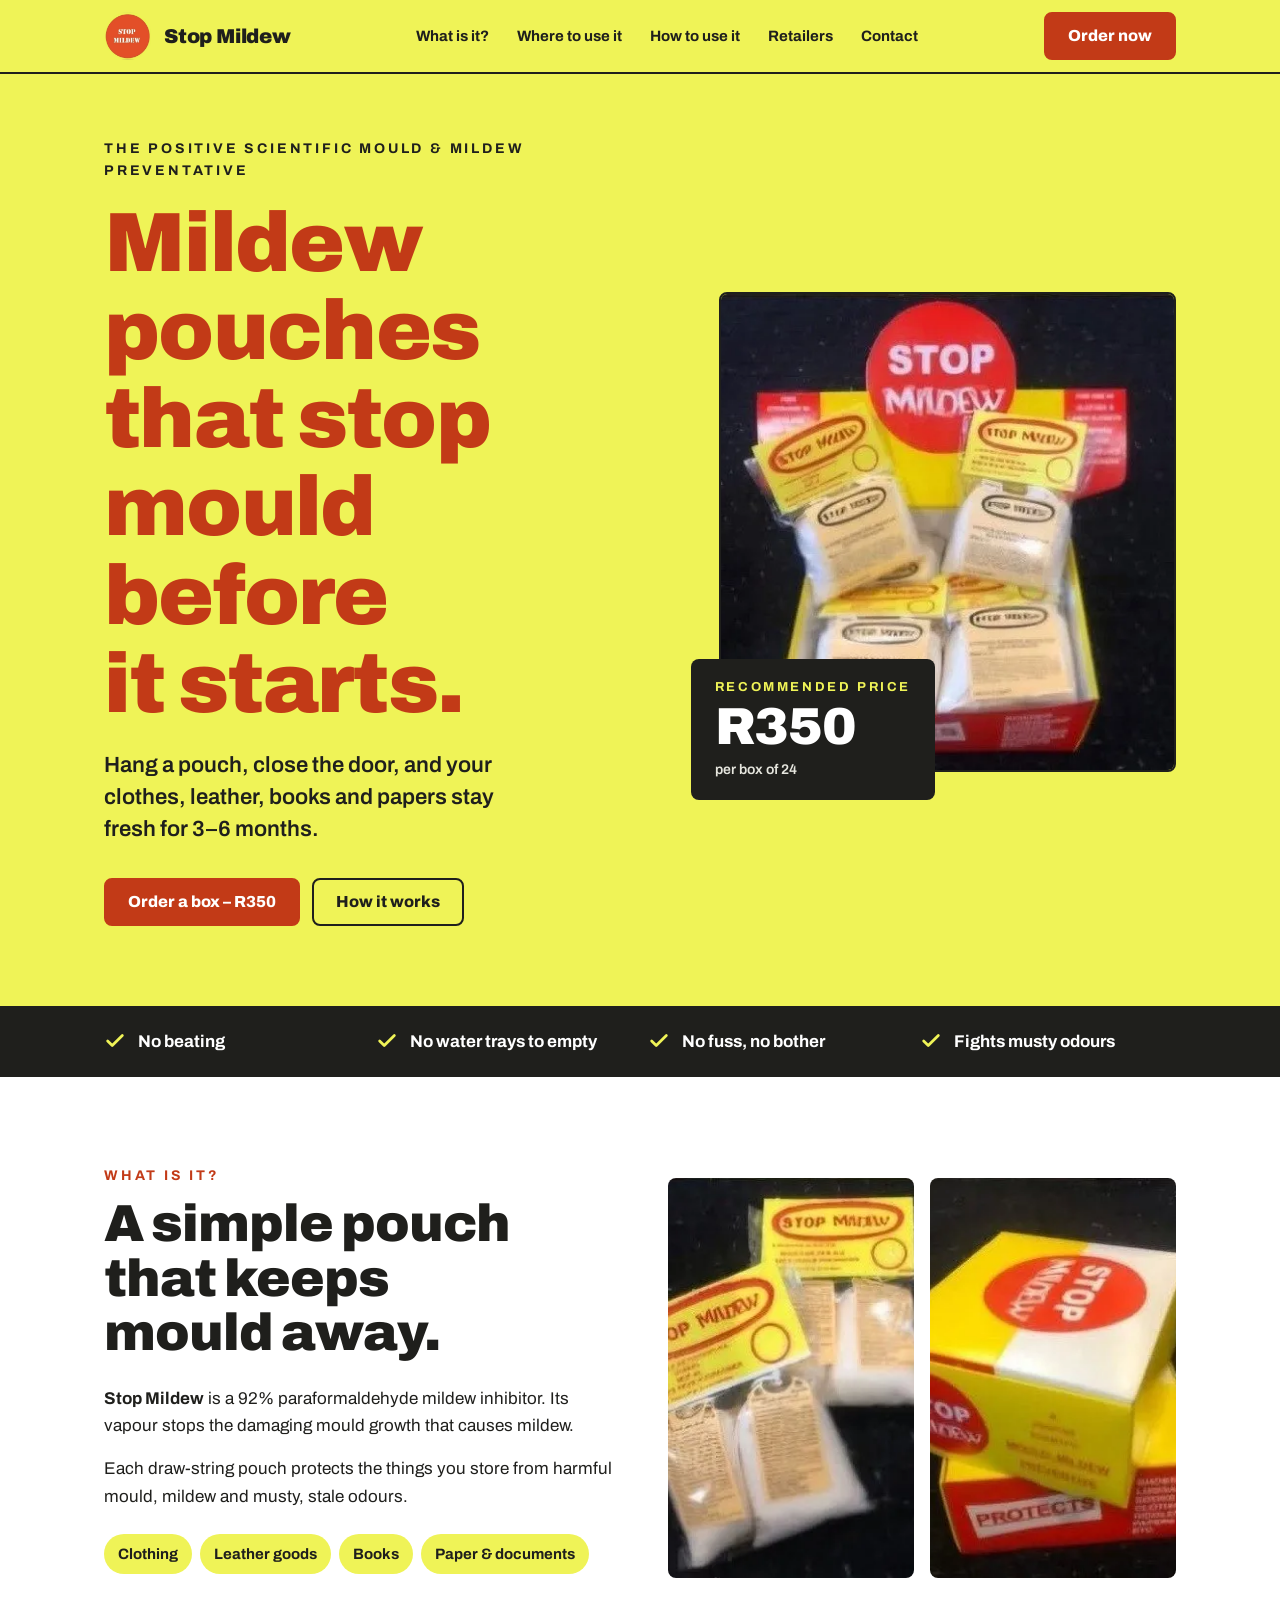
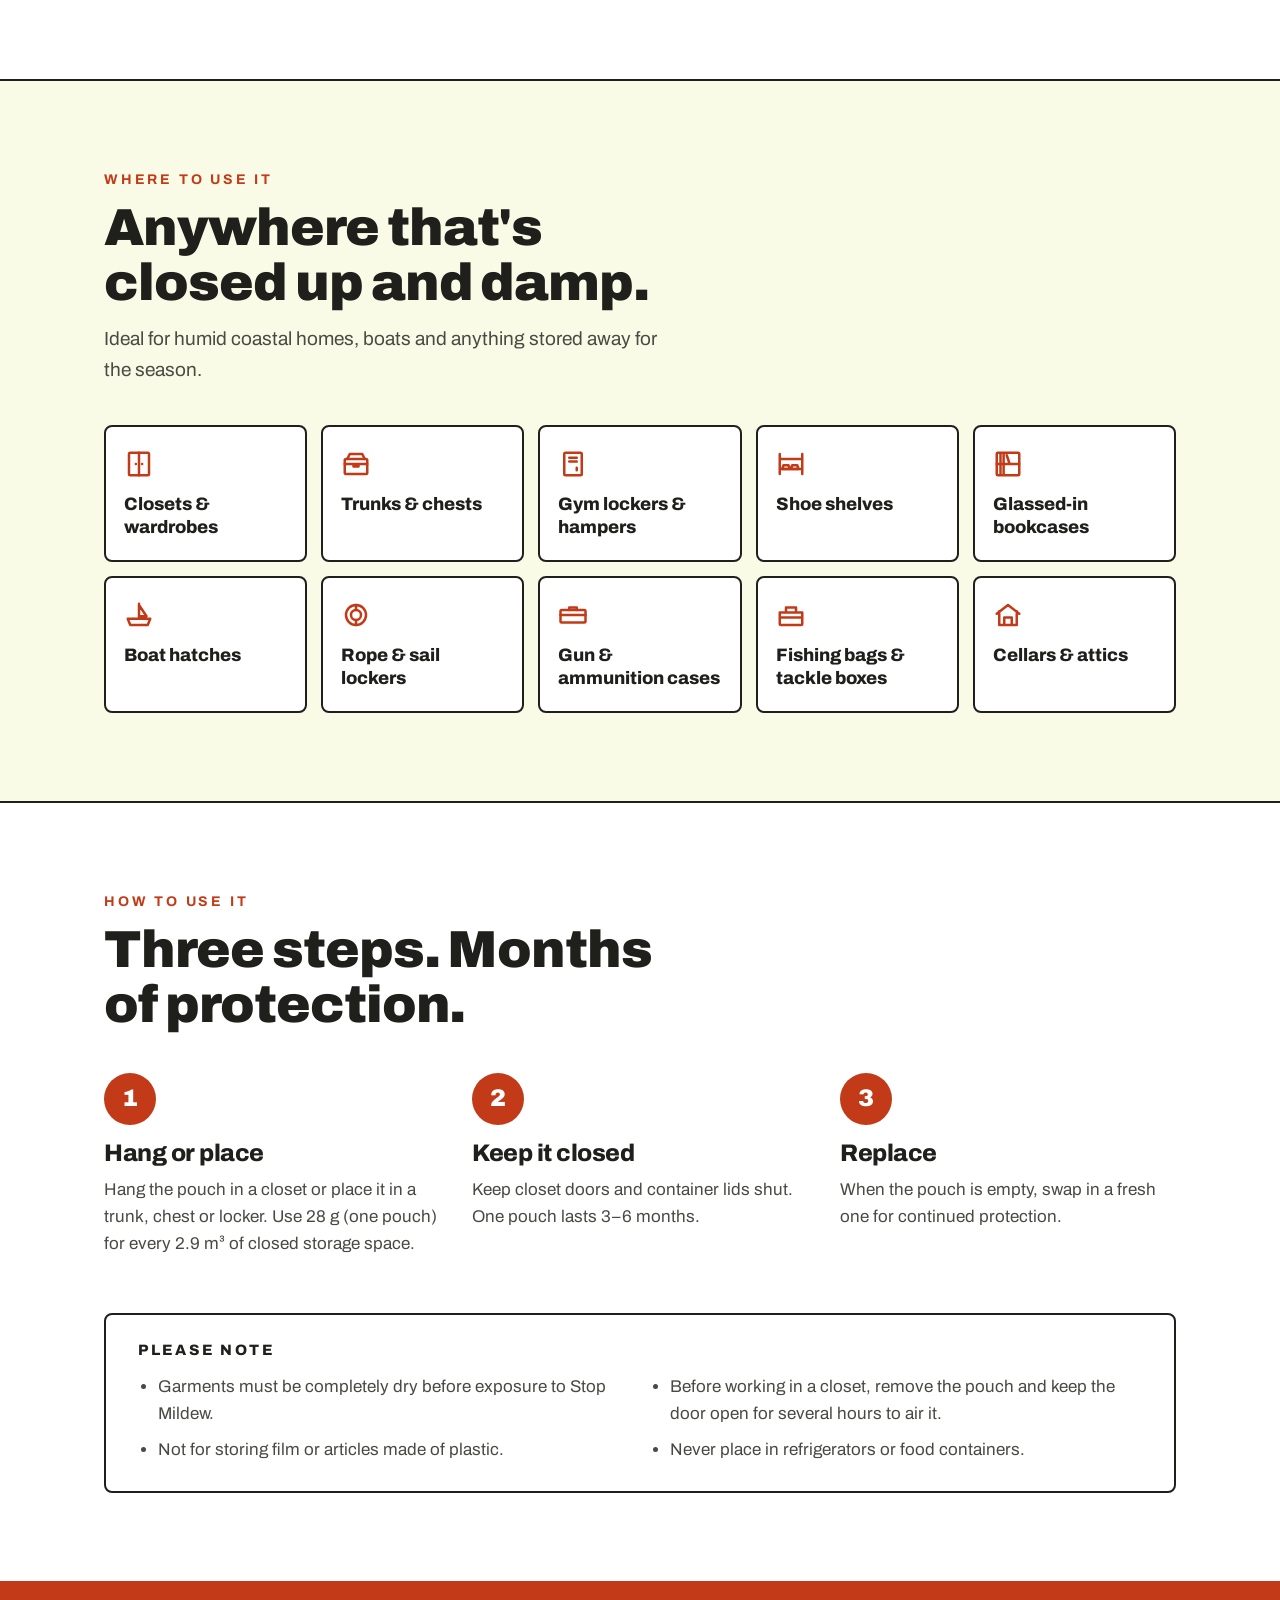
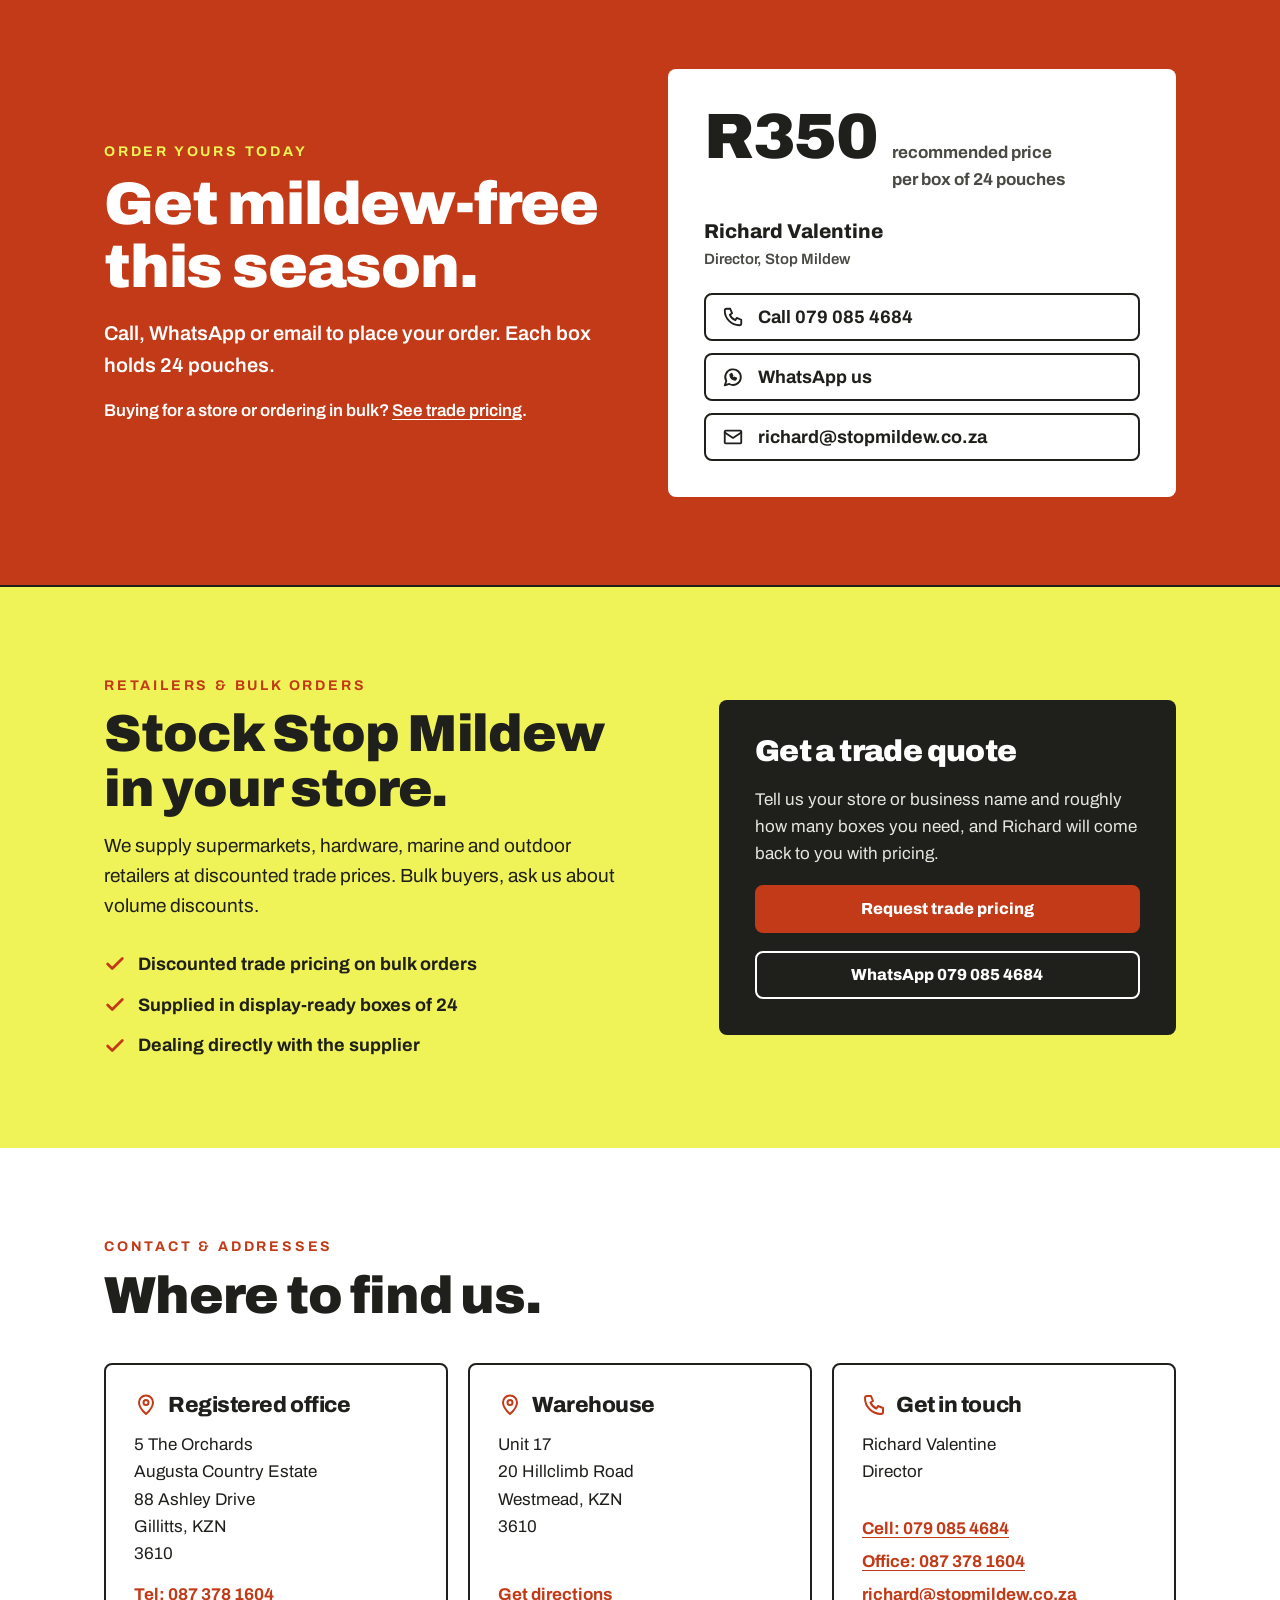
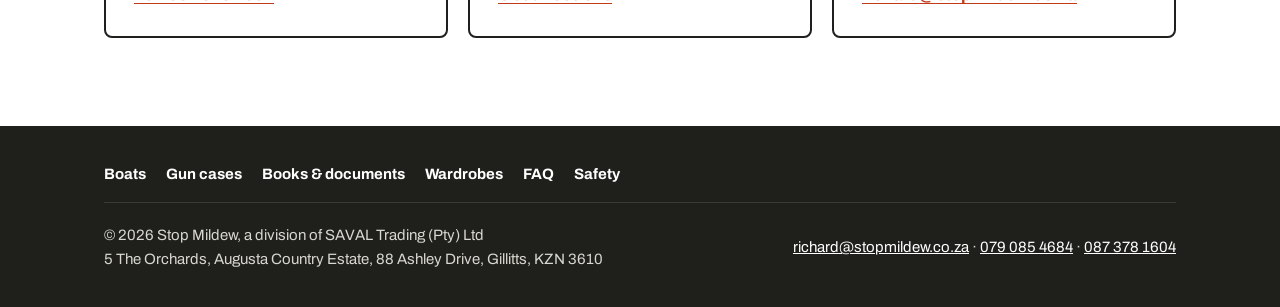
==== index.html @ 8fd394ad "Remove deploy-test comment from index.html" ====
<!doctype html>
<html lang="en-ZA">
<head>
<meta charset="utf-8">
<meta name="viewport" content="width=device-width, initial-scale=1">
<title>Stop Mildew | Mould &amp; Mildew Preventative | South Africa</title>
<meta name="description" content="Stop Mildew pouches stop mould &amp; mildew in wardrobes, boats, books and gun cases for 3–6 months. R350 per box of 24. Order on WhatsApp.">
<meta property="og:title" content="Stop Mildew – stops mildew before it starts">
<meta property="og:description" content="Hang a pouch, close the door, and stay mildew-free for 3–6 months. Recommended price R350 per box of 24.">
<meta property="og:type" content="website">
<meta property="og:site_name" content="Stop Mildew">
<meta property="og:locale" content="en_ZA">
<meta property="og:image" content="https://stopmildew.co.za/images/og-stop-mildew.jpg">
<meta property="og:image:width" content="1200">
<meta property="og:image:height" content="630">
<meta property="og:image:alt" content="Stop Mildew pouches – the positive scientific mould &amp; mildew preventative">
<meta name="twitter:card" content="summary_large_image">
<meta name="twitter:title" content="Stop Mildew – stops mildew before it starts">
<meta name="twitter:description" content="Hang a pouch, close the door, and stay mildew-free for 3–6 months. Recommended price R350 per box of 24.">
<meta name="twitter:image" content="https://stopmildew.co.za/images/og-stop-mildew.jpg">
<link rel="canonical" href="https://stopmildew.co.za/">
<meta property="og:url" content="https://stopmildew.co.za/">
<meta name="theme-color" content="#EFF357">
<link rel="icon" href="/favicon.ico" sizes="48x48">
<link rel="icon" type="image/png" href="/icon-512.png" sizes="512x512">
<link rel="apple-touch-icon" href="/apple-touch-icon.png">
<link rel="preconnect" href="https://fonts.googleapis.com">
<link rel="preconnect" href="https://fonts.gstatic.com" crossorigin>
<link href="https://fonts.googleapis.com/css2?family=Archivo:wght@500;600;700;800;900&display=swap" rel="stylesheet">
<link rel="stylesheet" href="/styles.css">
<script type="application/ld+json">
{"@context":"https://schema.org","@type":"LocalBusiness","name":"Stop Mildew","url":"https://stopmildew.co.za/","email":"richard@stopmildew.co.za","telephone":"+27873781604","parentOrganization":{"@type":"Organization","name":"SAVAL Trading (Pty) Ltd"},"address":{"@type":"PostalAddress","streetAddress":"5 The Orchards, Augusta Country Estate, 88 Ashley Drive","addressLocality":"Gillitts","addressRegion":"KwaZulu-Natal","postalCode":"3610","addressCountry":"ZA"},"logo":"https://stopmildew.co.za/icon-512.png","image":"https://stopmildew.co.za/images/stop-mildew-box-of-24.jpg"}
</script>
<script type="application/ld+json">
{"@context":"https://schema.org","@type":"Product","name":"Stop Mildew mildew pouches (box of 24)","brand":{"@type":"Brand","name":"Stop Mildew"},"image":["https://stopmildew.co.za/images/stop-mildew-box-of-24.jpg","https://stopmildew.co.za/images/stop-mildew-drawstring-pouches.jpg"],"description":"Draw-string pouches containing a 92% paraformaldehyde mildew inhibitor. The vapour stops the mould growth that causes mildew, protecting clothing, leather goods, books and paper from mould, mildew and musty odours. One pouch lasts 3–6 months.","offers":{"@type":"Offer","price":"350","priceCurrency":"ZAR","availability":"https://schema.org/InStock","url":"https://stopmildew.co.za/#order"}}
</script>
</head>
<body>

<header>
  <div class="wrap nav">
    <a class="brand" href="#top"><picture><source type="image/webp" srcset="/images/stop-mildew-logo.webp"><img src="/images/stop-mildew-logo.jpg" alt="Stop Mildew logo" width="48" height="48" decoding="async"></picture><span>Stop Mildew</span></a>
    <nav aria-label="Main">
      <ul>
        <li><a href="#what">What is it?</a></li>
        <li><a href="#where">Where to use it</a></li>
        <li><a href="#how">How to use it</a></li>
        <li><a href="#trade">Retailers</a></li>
        <li><a href="#contact">Contact</a></li>
      </ul>
    </nav>
    <a class="btn btn-red" href="#order">Order now</a>
  </div>
</header>

<main id="top">
  <div class="hero">
    <div class="wrap hero-grid">
      <div>
        <div class="eyebrow">The positive scientific mould &amp; mildew preventative</div>
        <h1>Mildew pouches that stop mould before it starts.</h1>
        <p class="lead">Hang a pouch, close the door, and your clothes, leather, books and papers stay fresh for 3–6 months.</p>
        <div class="cta">
          <a class="btn btn-red" href="#order">Order a box – R350</a>
          <a class="btn btn-line" href="#how">How it works</a>
        </div>
      </div>
      <div class="hero-photo">
        <picture><source type="image/webp" srcset="/images/stop-mildew-box-of-24.webp"><img src="/images/stop-mildew-box-of-24.jpg" alt="An open box of 24 Stop Mildew pouches" width="480" height="480"></picture>
        <div class="price-tag"><div class="eyebrow">Recommended price</div><strong>R350</strong><span>per box of 24</span></div>
      </div>
    </div>
  </div>

  <div class="strip">
    <div class="wrap">
      <ul>
        <li><svg viewBox="0 0 24 24" fill="none" stroke-width="3" stroke-linecap="round" stroke-linejoin="round" aria-hidden="true"><path d="M4 12l5 5L20 6"/></svg>No beating</li>
        <li><svg viewBox="0 0 24 24" fill="none" stroke-width="3" stroke-linecap="round" stroke-linejoin="round" aria-hidden="true"><path d="M4 12l5 5L20 6"/></svg>No water trays to empty</li>
        <li><svg viewBox="0 0 24 24" fill="none" stroke-width="3" stroke-linecap="round" stroke-linejoin="round" aria-hidden="true"><path d="M4 12l5 5L20 6"/></svg>No fuss, no bother</li>
        <li><svg viewBox="0 0 24 24" fill="none" stroke-width="3" stroke-linecap="round" stroke-linejoin="round" aria-hidden="true"><path d="M4 12l5 5L20 6"/></svg>Fights musty odours</li>
      </ul>
    </div>
  </div>

  <section id="what">
    <div class="wrap about">
      <div class="text">
        <div class="section-head" style="margin-bottom:24px">
          <div class="eyebrow">What is it?</div>
          <h2>A simple pouch that keeps mould away.</h2>
        </div>
        <p><strong>Stop Mildew</strong> is a 92% paraformaldehyde mildew inhibitor. Its vapour stops the damaging mould growth that causes mildew.</p>
        <p>Each draw-string pouch protects the things you store from harmful mould, mildew and musty, stale odours.</p>
        <ul class="protects" aria-label="It protects">
          <li>Clothing</li><li>Leather goods</li><li>Books</li><li>Paper &amp; documents</li>
        </ul>
      </div>
      <div class="photos">
        <picture><source type="image/webp" srcset="/images/stop-mildew-drawstring-pouches.webp"><img src="/images/stop-mildew-drawstring-pouches.jpg" alt="Stop Mildew draw-string pouches" width="400" height="400" loading="lazy"></picture>
        <picture><source type="image/webp" srcset="/images/stop-mildew-retail-boxes.webp"><img src="/images/stop-mildew-retail-boxes.jpg" alt="Stop Mildew retail boxes" width="400" height="400" loading="lazy"></picture>
      </div>
    </div>
  </section>

  <section id="where" class="where">
    <div class="wrap">
      <div class="section-head">
        <div class="eyebrow">Where to use it</div>
        <h2>Anywhere that's closed up and damp.</h2>
        <p>Ideal for humid coastal homes, boats and anything stored away for the season.</p>
      </div>
      <ul class="places">
        <li><a href="/wardrobes"><svg viewBox="0 0 24 24" fill="none" stroke-width="2" stroke-linecap="round" stroke-linejoin="round" aria-hidden="true"><rect x="4" y="3" width="16" height="18" rx="1"/><path d="M12 3v18M9.5 12h0M14.5 12h0"/></svg>Closets &amp; wardrobes</a></li>
        <li><svg viewBox="0 0 24 24" fill="none" stroke-width="2" stroke-linecap="round" stroke-linejoin="round" aria-hidden="true"><rect x="3" y="8" width="18" height="12" rx="1"/><path d="M3 12h18M10 12v2h4v-2M5 8l2-4h10l2 4"/></svg>Trunks &amp; chests</li>
        <li><svg viewBox="0 0 24 24" fill="none" stroke-width="2" stroke-linecap="round" stroke-linejoin="round" aria-hidden="true"><rect x="5" y="3" width="14" height="18" rx="1"/><path d="M9 7h6M9 10h6M15 15v2"/></svg>Gym lockers &amp; hampers</li>
        <li><a href="/wardrobes"><svg viewBox="0 0 24 24" fill="none" stroke-width="2" stroke-linecap="round" stroke-linejoin="round" aria-hidden="true"><path d="M3 8h18M3 16h18M3 4v16M21 4v16"/><path d="M6 13h4l1 3H5zM13 13h4l1 3h-6z"/></svg>Shoe shelves</a></li>
        <li><a href="/books-and-documents"><svg viewBox="0 0 24 24" fill="none" stroke-width="2" stroke-linecap="round" stroke-linejoin="round" aria-hidden="true"><rect x="3" y="3" width="18" height="18" rx="1"/><path d="M3 12h18M6 4v7M8.5 4v7M11 5l2 6M6 13v7M8.5 13v7"/></svg>Glassed-in bookcases</a></li>
        <li><a href="/boats"><svg viewBox="0 0 24 24" fill="none" stroke-width="2" stroke-linecap="round" stroke-linejoin="round" aria-hidden="true"><path d="M3 15l2 5h14l2-5zM12 3v12M12 4l6 9h-6"/></svg>Boat hatches</a></li>
        <li><a href="/boats"><svg viewBox="0 0 24 24" fill="none" stroke-width="2" stroke-linecap="round" stroke-linejoin="round" aria-hidden="true"><circle cx="12" cy="12" r="8"/><circle cx="12" cy="12" r="4"/><path d="M12 4v4M12 16v4"/></svg>Rope &amp; sail lockers</a></li>
        <li><a href="/gun-cases"><svg viewBox="0 0 24 24" fill="none" stroke-width="2" stroke-linecap="round" stroke-linejoin="round" aria-hidden="true"><rect x="2" y="8" width="20" height="10" rx="1"/><path d="M9 8V6h6v2M2 12h20"/></svg>Gun &amp; ammunition cases</a></li>
        <li><svg viewBox="0 0 24 24" fill="none" stroke-width="2" stroke-linecap="round" stroke-linejoin="round" aria-hidden="true"><path d="M3 10h18v9a1 1 0 0 1-1 1H4a1 1 0 0 1-1-1zM8 10V6h8v4M3 14h18"/></svg>Fishing bags &amp; tackle boxes</li>
        <li><svg viewBox="0 0 24 24" fill="none" stroke-width="2" stroke-linecap="round" stroke-linejoin="round" aria-hidden="true"><path d="M3 11l9-7 9 7M5 9v11h14V9M9 20v-6h6v6"/></svg>Cellars &amp; attics</li>
      </ul>
    </div>
  </section>

  <section id="how">
    <div class="wrap">
      <div class="section-head">
        <div class="eyebrow">How to use it</div>
        <h2>Three steps. Months of protection.</h2>
      </div>
      <ol class="steps">
        <li><h3>Hang or place</h3><p>Hang the pouch in a closet or place it in a trunk, chest or locker. Use 28 g (one pouch) for every 2.9 m³ of closed storage space.</p></li>
        <li><h3>Keep it closed</h3><p>Keep closet doors and container lids shut. One pouch lasts 3–6 months.</p></li>
        <li><h3>Replace</h3><p>When the pouch is empty, swap in a fresh one for continued protection.</p></li>
      </ol>
      <div class="note">
        <h3>Please note</h3>
        <ul>
          <li>Garments must be completely dry before exposure to Stop Mildew.</li>
          <li>Before working in a closet, remove the pouch and keep the door open for several hours to air it.</li>
          <li>Not for storing film or articles made of plastic.</li>
          <li>Never place in refrigerators or food containers.</li>
        </ul>
      </div>
    </div>
  </section>

  <section id="order" class="order">
    <div class="wrap order-grid">
      <div>
        <div class="eyebrow">Order yours today</div>
        <h2>Get mildew-free this season.</h2>
        <p class="lead">Call, WhatsApp or email to place your order. Each box holds 24 pouches.</p>
        <p class="sub">Buying for a store or ordering in bulk? <a href="#trade">See trade pricing</a>.</p>
      </div>
      <div class="order-card">
        <div class="price"><strong>R350</strong><span>recommended price<br>per box of 24 pouches</span></div>
        <div class="contact-name">Richard Valentine<span>Director, Stop Mildew</span></div>
        <ul class="contact-list">
          <li><a href="tel:+27790854684"><svg viewBox="0 0 24 24" fill="none" stroke="currentColor" stroke-width="2" stroke-linecap="round" stroke-linejoin="round" aria-hidden="true"><path d="M5 3h4l2 5-2.5 1.5a11 11 0 0 0 6 6L16 13l5 2v4a2 2 0 0 1-2 2A16 16 0 0 1 3 5a2 2 0 0 1 2-2z"/></svg>Call 079 085 4684</a></li>
          <li><a href="https://wa.me/27790854684?text=Hi%20Richard%2C%20I%27d%20like%20to%20order%20Stop%20Mildew." target="_blank" rel="noopener"><svg viewBox="0 0 24 24" fill="none" stroke="currentColor" stroke-width="2" stroke-linecap="round" stroke-linejoin="round" aria-hidden="true"><path d="M3 21l1.7-4.6A8.5 8.5 0 1 1 8 19.6z"/><path d="M9 9.5c0 3 2.5 5.5 5.5 5.5l1-1.5-2-1-1 1a4 4 0 0 1-2-2l1-1-1-2z"/></svg>WhatsApp us</a></li>
          <li><a href="mailto:richard@stopmildew.co.za?subject=Stop%20Mildew%20order"><svg viewBox="0 0 24 24" fill="none" stroke="currentColor" stroke-width="2" stroke-linecap="round" stroke-linejoin="round" aria-hidden="true"><rect x="3" y="5" width="18" height="14" rx="1"/><path d="M3 7l9 6 9-6"/></svg>richard@stopmildew.co.za</a></li>
        </ul>
      </div>
    </div>
  </section>
  <section id="trade" class="trade">
    <div class="wrap trade-grid">
      <div>
        <div class="section-head">
          <div class="eyebrow">Retailers &amp; bulk orders</div>
          <h2>Stock Stop Mildew in your store.</h2>
          <p>We supply supermarkets, hardware, marine and outdoor retailers at discounted trade prices. Bulk buyers, ask us about volume discounts.</p>
        </div>
        <ul class="trade-list">
          <li><svg viewBox="0 0 24 24" fill="none" stroke-width="3" stroke-linecap="round" stroke-linejoin="round" aria-hidden="true"><path d="M4 12l5 5L20 6"/></svg>Discounted trade pricing on bulk orders</li>
          <li><svg viewBox="0 0 24 24" fill="none" stroke-width="3" stroke-linecap="round" stroke-linejoin="round" aria-hidden="true"><path d="M4 12l5 5L20 6"/></svg>Supplied in display-ready boxes of 24</li>
          <li><svg viewBox="0 0 24 24" fill="none" stroke-width="3" stroke-linecap="round" stroke-linejoin="round" aria-hidden="true"><path d="M4 12l5 5L20 6"/></svg>Dealing directly with the supplier</li>
        </ul>
      </div>
      <div class="trade-card">
        <h3>Get a trade quote</h3>
        <p>Tell us your store or business name and roughly how many boxes you need, and Richard will come back to you with pricing.</p>
        <a class="btn btn-red" href="mailto:richard@stopmildew.co.za?subject=Stop%20Mildew%20trade%20pricing%20enquiry&amp;body=Business%20name%3A%0AApprox.%20boxes%20per%20order%3A%0AContact%20number%3A">Request trade pricing</a>
        <a class="btn btn-line" href="https://wa.me/27790854684?text=Hi%20Richard%2C%20I%27d%20like%20trade%20pricing%20for%20Stop%20Mildew." target="_blank" rel="noopener">WhatsApp 079 085 4684</a>
      </div>
    </div>
  </section>
  <section id="contact">
    <div class="wrap">
      <div class="section-head">
        <div class="eyebrow">Contact &amp; addresses</div>
        <h2>Where to find us.</h2>
      </div>
      <div class="addr-grid">
        <div class="addr">
          <h3><svg viewBox="0 0 24 24" fill="none" stroke="currentColor" stroke-width="2" stroke-linecap="round" stroke-linejoin="round" aria-hidden="true"><path d="M12 21s-7-6.2-7-11.5A7 7 0 0 1 19 9.5C19 14.8 12 21 12 21z"/><circle cx="12" cy="9.5" r="2.5"/></svg>Registered office</h3>
          <address>5 The Orchards<br>Augusta Country Estate<br>88 Ashley Drive<br>Gillitts, KZN<br>3610</address>
          <div class="links"><a href="tel:+27873781604">Tel: 087 378 1604</a></div>
        </div>
        <div class="addr">
          <h3><svg viewBox="0 0 24 24" fill="none" stroke="currentColor" stroke-width="2" stroke-linecap="round" stroke-linejoin="round" aria-hidden="true"><path d="M12 21s-7-6.2-7-11.5A7 7 0 0 1 19 9.5C19 14.8 12 21 12 21z"/><circle cx="12" cy="9.5" r="2.5"/></svg>Warehouse</h3>
          <address>Unit 17<br>20 Hillclimb Road<br>Westmead, KZN<br>3610</address>
          <div class="links"><a href="https://www.google.com/maps/search/?api=1&amp;query=20+Hillclimb+Road+Westmead+KwaZulu-Natal+3610" target="_blank" rel="noopener">Get directions</a></div>
        </div>
        <div class="addr">
          <h3><svg viewBox="0 0 24 24" fill="none" stroke="currentColor" stroke-width="2" stroke-linecap="round" stroke-linejoin="round" aria-hidden="true"><path d="M5 3h4l2 5-2.5 1.5a11 11 0 0 0 6 6L16 13l5 2v4a2 2 0 0 1-2 2A16 16 0 0 1 3 5a2 2 0 0 1 2-2z"/></svg>Get in touch</h3>
          <address>Richard Valentine<br>Director</address>
          <div class="links">
            <a href="tel:+27790854684">Cell: 079 085 4684</a>
            <a href="tel:+27873781604">Office: 087 378 1604</a>
            <a href="mailto:richard@stopmildew.co.za">richard@stopmildew.co.za</a>
          </div>
        </div>
      </div>
    </div>
  </section>
</main>

<footer>
  <div class="wrap foot">
    <nav class="foot-links" aria-label="Footer">
      <a href="/boats">Boats</a>
      <a href="/gun-cases">Gun cases</a>
      <a href="/books-and-documents">Books &amp; documents</a>
      <a href="/wardrobes">Wardrobes</a>
      <a href="/faq">FAQ</a>
      <a href="/safety">Safety</a>
    </nav>
    <div>© 2026 Stop Mildew, a division of SAVAL Trading (Pty) Ltd<br>5 The Orchards, Augusta Country Estate, 88 Ashley Drive, Gillitts, KZN 3610</div>
    <div><a href="mailto:richard@stopmildew.co.za">richard@stopmildew.co.za</a> · <a href="tel:+27790854684">079 085 4684</a> · <a href="tel:+27873781604">087 378 1604</a></div>
  </div>
</footer>

</body>
</html>
---- styles.css ----
:root{
  --yellow:#EFF357; --red:#C23A17; --red-dark:#9E2E10; --ink:#1F1F1C; --muted:#4A4A44; --paper:#FFFFFF; --soft:#FAFBE6;
  --radius:8px; --max:1120px;
}
*{box-sizing:border-box}
html{scroll-behavior:smooth}
body{margin:0;font-family:'Archivo',system-ui,sans-serif;color:var(--ink);background:var(--paper);font-size:17px;line-height:1.6;-webkit-font-smoothing:antialiased}
img{display:block;max-width:100%}
a{color:inherit}
.wrap{max-width:var(--max);margin:0 auto;padding:0 24px}
h1,h2,h3{margin:0;line-height:1.05;letter-spacing:-0.02em;text-wrap:balance}
p{margin:0;text-wrap:pretty}
.eyebrow{font-size:14px;font-weight:700;letter-spacing:.2em;text-transform:uppercase}

/* header */
header{background:var(--yellow);position:sticky;top:0;z-index:10;border-bottom:2px solid var(--ink)}
.nav{display:flex;align-items:center;justify-content:space-between;gap:16px;height:72px}
.brand{display:flex;align-items:center;gap:12px;text-decoration:none;font-weight:900;font-size:20px;letter-spacing:-0.01em}
.brand img{width:48px;height:48px;object-fit:contain;border-radius:50%}
.nav ul{display:flex;gap:28px;list-style:none;margin:0;padding:0;font-weight:700;font-size:15px}
.nav ul a{text-decoration:none}
.nav ul a:hover{color:var(--red)}
.btn{display:inline-flex;align-items:center;justify-content:center;gap:10px;min-height:48px;padding:0 22px;border-radius:var(--radius);font-weight:800;font-size:16px;text-decoration:none;border:2px solid var(--ink);transition:transform .15s ease, background .15s ease}
.btn:hover{transform:translateY(-1px)}
.btn-red{background:var(--red);color:#fff;border-color:var(--red)}
.btn-red:hover{background:var(--red-dark);border-color:var(--red-dark)}
.btn-ink{background:var(--ink);color:#fff}
.btn-line{background:transparent;color:var(--ink)}
.btn-line:hover{background:var(--ink);color:#fff}
.btn svg{width:20px;height:20px;flex-shrink:0}

/* hero */
.hero{background:var(--yellow);padding:64px 0 80px}
.hero-grid{display:grid;grid-template-columns:1.1fr .9fr;gap:56px;align-items:center}
.hero h1{font-size:clamp(46px,7vw,84px);font-weight:900;color:var(--red);margin:16px 0 22px}
.hero .lead{font-size:clamp(18px,2vw,22px);font-weight:600;line-height:1.45;max-width:34ch}
.cta{display:flex;flex-wrap:wrap;gap:12px;margin-top:32px}
.hero-photo{position:relative}
.hero-photo img{width:100%;aspect-ratio:1;object-fit:cover;border-radius:var(--radius);border:2px solid var(--ink)}
.price-tag{position:absolute;left:-28px;bottom:-28px;background:var(--ink);color:#fff;border-radius:var(--radius);padding:18px 24px}
.price-tag .eyebrow{color:var(--yellow);font-size:13px}
.price-tag strong{display:block;font-size:52px;font-weight:900;line-height:1;letter-spacing:-0.02em;margin-top:4px}
.price-tag span{display:block;font-size:14px;font-weight:600;margin-top:6px;color:#E6E6DE}

/* benefits strip */
.strip{background:var(--ink);color:#fff}
.strip ul{list-style:none;margin:0;padding:22px 0;display:grid;grid-template-columns:repeat(4,minmax(0,1fr));gap:16px}
.strip li{display:flex;align-items:center;gap:12px;font-weight:700;font-size:17px}
.strip svg{width:22px;height:22px;stroke:var(--yellow);flex-shrink:0}

/* sections */
section{padding:88px 0}
.section-head{max-width:640px;margin-bottom:40px}
.section-head .eyebrow{color:var(--red)}
.section-head h2{font-size:clamp(34px,4.5vw,52px);font-weight:900;margin-top:10px}
.section-head p{margin-top:14px;font-size:19px;color:var(--muted)}

.about{display:grid;grid-template-columns:1fr 1fr;gap:56px;align-items:center}
.about .text p+p{margin-top:16px}
.about .photos{display:grid;grid-template-columns:1fr 1fr;gap:16px}
.about .photos img{width:100%;aspect-ratio:1;object-fit:cover;border-radius:var(--radius)}
.protects{display:flex;flex-wrap:wrap;gap:8px;margin-top:24px;padding:0;list-style:none}
.protects li{background:var(--yellow);padding:8px 14px;border-radius:999px;font-weight:700;font-size:15px}

.where{background:var(--soft);border-top:2px solid var(--ink);border-bottom:2px solid var(--ink)}
.places{display:grid;grid-template-columns:repeat(5,minmax(0,1fr));gap:14px;list-style:none;margin:0;padding:0}
.places li{background:var(--paper);border:2px solid var(--ink);border-radius:var(--radius);padding:22px 18px;font-weight:800;font-size:18px;line-height:1.25;display:flex;flex-direction:column;gap:14px}
.places svg{width:30px;height:30px;stroke:var(--red)}

.steps{display:grid;grid-template-columns:repeat(3,minmax(0,1fr));gap:32px;list-style:none;margin:0;padding:0;counter-reset:s}
.steps li{counter-increment:s;display:flex;flex-direction:column;gap:10px}
.steps li::before{content:counter(s);width:52px;height:52px;border-radius:50%;background:var(--red);color:#fff;font-weight:900;font-size:24px;display:flex;align-items:center;justify-content:center;margin-bottom:6px}
.steps h3{font-size:24px;font-weight:800}
.steps p{color:var(--muted)}

.note{margin-top:56px;border:2px solid var(--ink);border-radius:var(--radius);padding:28px 32px}
.note h3{font-size:15px;font-weight:800;letter-spacing:.18em;text-transform:uppercase;margin-bottom:14px}
.note ul{margin:0;padding-left:20px;display:grid;grid-template-columns:1fr 1fr;gap:8px 40px;color:var(--muted)}

/* order */
.order{background:var(--red);color:#fff}
.order-grid{display:grid;grid-template-columns:1fr 1fr;gap:56px;align-items:center}
.order .eyebrow{color:var(--yellow)}
.order h2{font-size:clamp(38px,5vw,60px);font-weight:900;margin:10px 0 18px}
.order .lead{font-size:20px;font-weight:600}
.order-card{background:var(--paper);color:var(--ink);border-radius:var(--radius);padding:36px;display:flex;flex-direction:column;gap:22px}
.order-card .price{display:flex;align-items:baseline;gap:14px;flex-wrap:wrap}
.order-card .price strong{font-size:64px;font-weight:900;line-height:1;letter-spacing:-0.02em}
.order-card .price span{font-weight:700;color:var(--muted)}
.contact-list{list-style:none;margin:0;padding:0;display:flex;flex-direction:column;gap:12px}
.contact-list a{display:flex;align-items:center;gap:14px;text-decoration:none;font-weight:700;font-size:18px;min-height:48px;padding:0 16px;border:2px solid var(--ink);border-radius:var(--radius);word-break:break-word}
.contact-list a:hover{background:var(--yellow)}
.contact-list svg{width:22px;height:22px;flex-shrink:0}
.contact-name{font-weight:800;font-size:20px}
.contact-name span{display:block;font-weight:600;font-size:15px;color:var(--muted)}

.order .sub{margin-top:16px;font-size:17px;font-weight:600}
.order .sub a{color:#fff;text-decoration:underline;text-underline-offset:3px}
.trade{background:var(--yellow);border-top:2px solid var(--ink)}
.trade-grid{display:grid;grid-template-columns:1.1fr .9fr;gap:56px;align-items:center}
.trade .section-head{margin-bottom:0}
.trade .section-head p{color:var(--ink)}
.trade-list{list-style:none;margin:28px 0 0;padding:0;display:flex;flex-direction:column;gap:12px;font-weight:700;font-size:18px}
.trade-list li{display:flex;align-items:center;gap:12px}
.trade-list svg{width:22px;height:22px;stroke:var(--red);flex-shrink:0}
.trade-card{background:var(--ink);color:#fff;border-radius:var(--radius);padding:36px;display:flex;flex-direction:column;gap:18px}
.trade-card h3{font-size:30px;font-weight:900}
.trade-card p{color:#E6E6DE}
.trade-card .btn{width:100%}
.trade-card .btn-line{color:#fff;border-color:#fff}
.trade-card .btn-line:hover{background:#fff;color:var(--ink)}

.addr-grid{display:grid;grid-template-columns:repeat(3,minmax(0,1fr));gap:20px}
.addr{border:2px solid var(--ink);border-radius:var(--radius);padding:28px;display:flex;flex-direction:column;gap:14px}
.addr h3{font-size:22px;font-weight:800;display:flex;align-items:center;gap:10px}
.addr h3 svg{width:24px;height:24px;color:var(--red);flex-shrink:0}
.addr address{font-style:normal;line-height:1.6;font-size:17px}
.addr .links{display:flex;flex-direction:column;gap:6px;margin-top:auto;font-weight:700}
.addr .links a{color:var(--red);text-underline-offset:3px}
.addr .links a:hover{color:var(--red-dark)}

footer{background:var(--ink);color:#D8D8D0;padding:36px 0;font-size:15px}
.foot{display:flex;flex-wrap:wrap;gap:16px;justify-content:space-between;align-items:center}
footer a{color:#fff}

@media (max-width:900px){
  .nav ul{display:none}
  .hero-grid,.about,.order-grid,.trade-grid{grid-template-columns:1fr;gap:40px}
  .hero-photo{max-width:480px;margin:0 28px 0 28px}
  .strip ul{grid-template-columns:repeat(2,minmax(0,1fr))}
  .places{grid-template-columns:repeat(2,minmax(0,1fr))}
  .steps{grid-template-columns:1fr}
  .addr-grid{grid-template-columns:1fr}
  .note ul{grid-template-columns:1fr}
  section{padding:64px 0}
}
@media (max-width:520px){
  .wrap{padding:0 16px}
  .brand span{display:none}
  .hero{padding:44px 0 64px}
  .cta .btn{flex:1 1 100%}
  .hero-photo{margin:0 0 0 20px}
  .price-tag{left:-20px;bottom:-20px;padding:14px 18px}
  .price-tag strong{font-size:40px}
  .strip ul{grid-template-columns:1fr}
  .places li{font-size:16px;padding:18px 14px}
  .order-card,.trade-card{padding:24px}
  .order-card .price strong{font-size:52px}
}

/* subpages */
.page-hero{background:var(--yellow);padding:48px 0 56px;border-bottom:2px solid var(--ink)}
.page-hero h1{font-size:clamp(38px,5.5vw,64px);font-weight:900;color:var(--red);margin:14px 0 18px}
.page-hero .lead{font-size:clamp(18px,2vw,21px);font-weight:600;line-height:1.45;max-width:46ch}
.crumbs{font-size:14px;font-weight:700}
.crumbs ol{list-style:none;margin:0;padding:0;display:flex;flex-wrap:wrap;gap:8px}
.crumbs li+li::before{content:"/";margin-right:8px;color:var(--muted)}
.crumbs a{text-underline-offset:3px}
.prose{max-width:720px}
.prose h2{font-size:clamp(26px,3.2vw,34px);font-weight:900;margin:44px 0 14px}
.prose h2:first-child{margin-top:0}
.prose p+p,.prose ul+p,.prose p+ul{margin-top:16px}
.prose ul{padding-left:22px;margin:16px 0 0}
.prose li+li{margin-top:6px}
.prose a{color:var(--red);font-weight:700;text-underline-offset:3px}
.prose a.btn{color:#fff}
.related{margin-top:56px;border:2px solid var(--ink);border-radius:var(--radius);padding:28px 32px}
.related h2{font-size:15px;font-weight:800;letter-spacing:.18em;text-transform:uppercase;margin:0 0 14px}
.related ul{margin:0;padding-left:20px}
.todo{border:2px dashed var(--red);border-radius:var(--radius);padding:20px 24px;margin-top:20px;font-weight:600}
.places a{color:inherit;text-decoration:none;display:flex;flex-direction:column;gap:14px}
.places a:hover{color:var(--red)}
.foot-links{display:flex;flex-wrap:wrap;gap:8px 20px;width:100%;padding-bottom:16px;margin-bottom:4px;border-bottom:1px solid #3A3A35;font-weight:700}
.foot-links a{text-decoration:none}
.foot-links a:hover{text-decoration:underline}
picture{display:block}
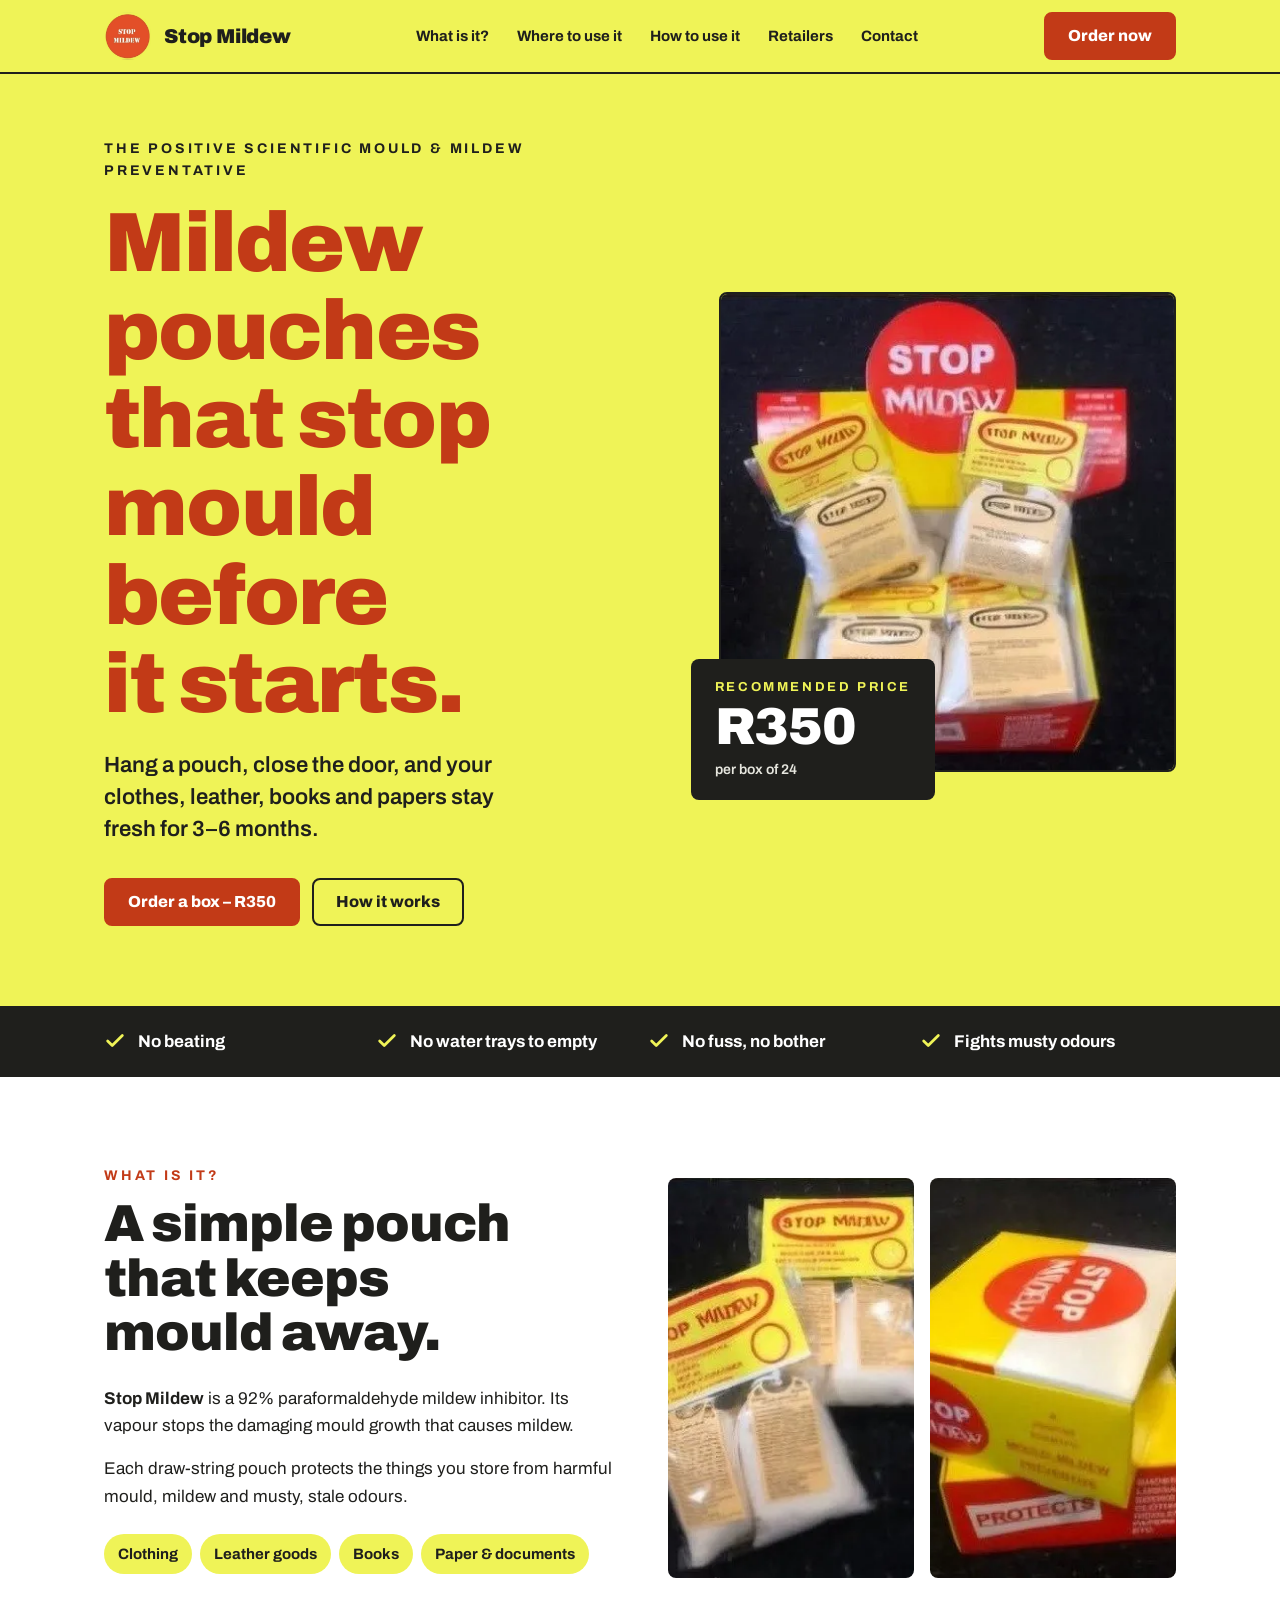
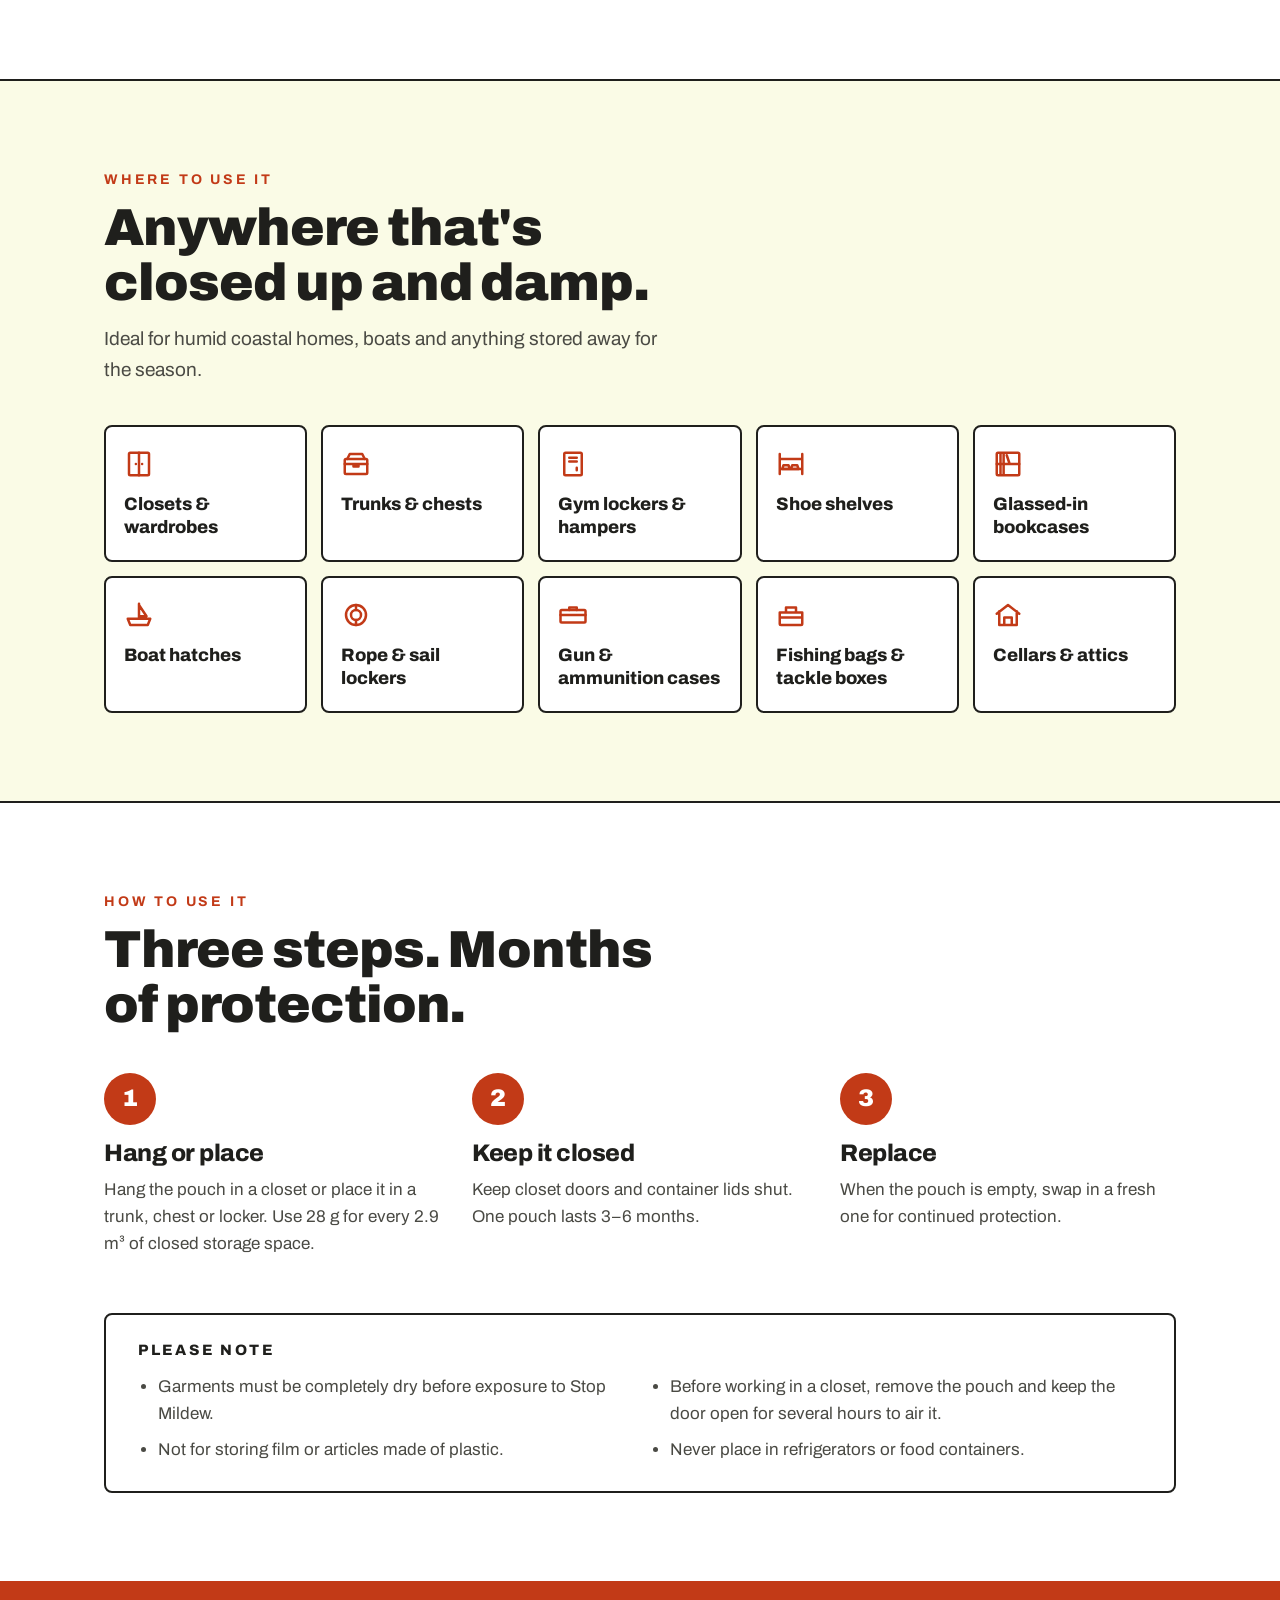
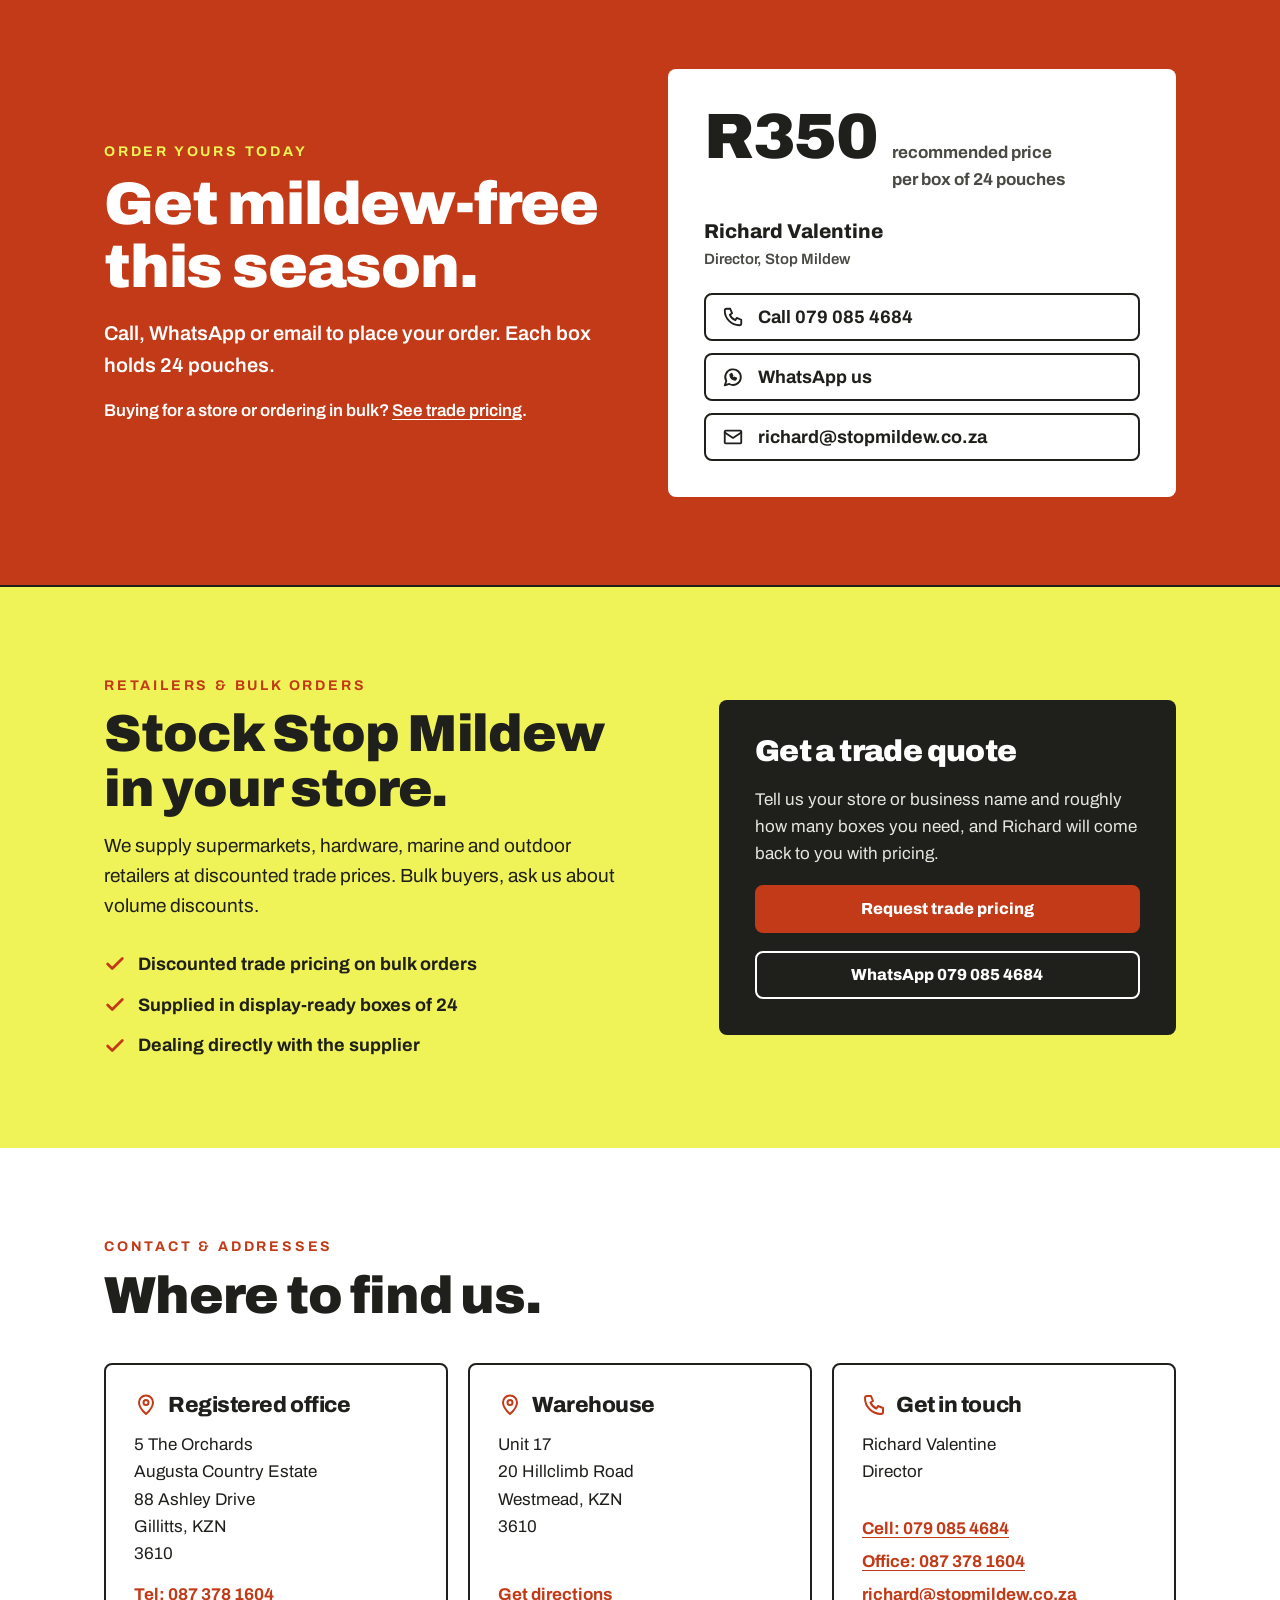
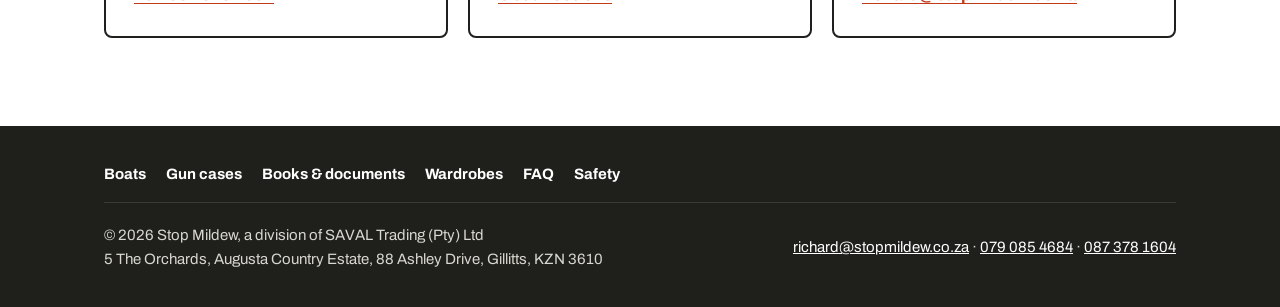
==== commit 52cc60ab: "Remove '(one pouch)' after 28 g on the homepage" ====
--- a/index.html
+++ b/index.html
@@ -132,7 +132,7 @@
         <h2>Three steps. Months of protection.</h2>
       </div>
       <ol class="steps">
-        <li><h3>Hang or place</h3><p>Hang the pouch in a closet or place it in a trunk, chest or locker. Use 28 g (one pouch) for every 2.9 m³ of closed storage space.</p></li>
+        <li><h3>Hang or place</h3><p>Hang the pouch in a closet or place it in a trunk, chest or locker. Use 28 g for every 2.9 m³ of closed storage space.</p></li>
         <li><h3>Keep it closed</h3><p>Keep closet doors and container lids shut. One pouch lasts 3–6 months.</p></li>
         <li><h3>Replace</h3><p>When the pouch is empty, swap in a fresh one for continued protection.</p></li>
       </ol>
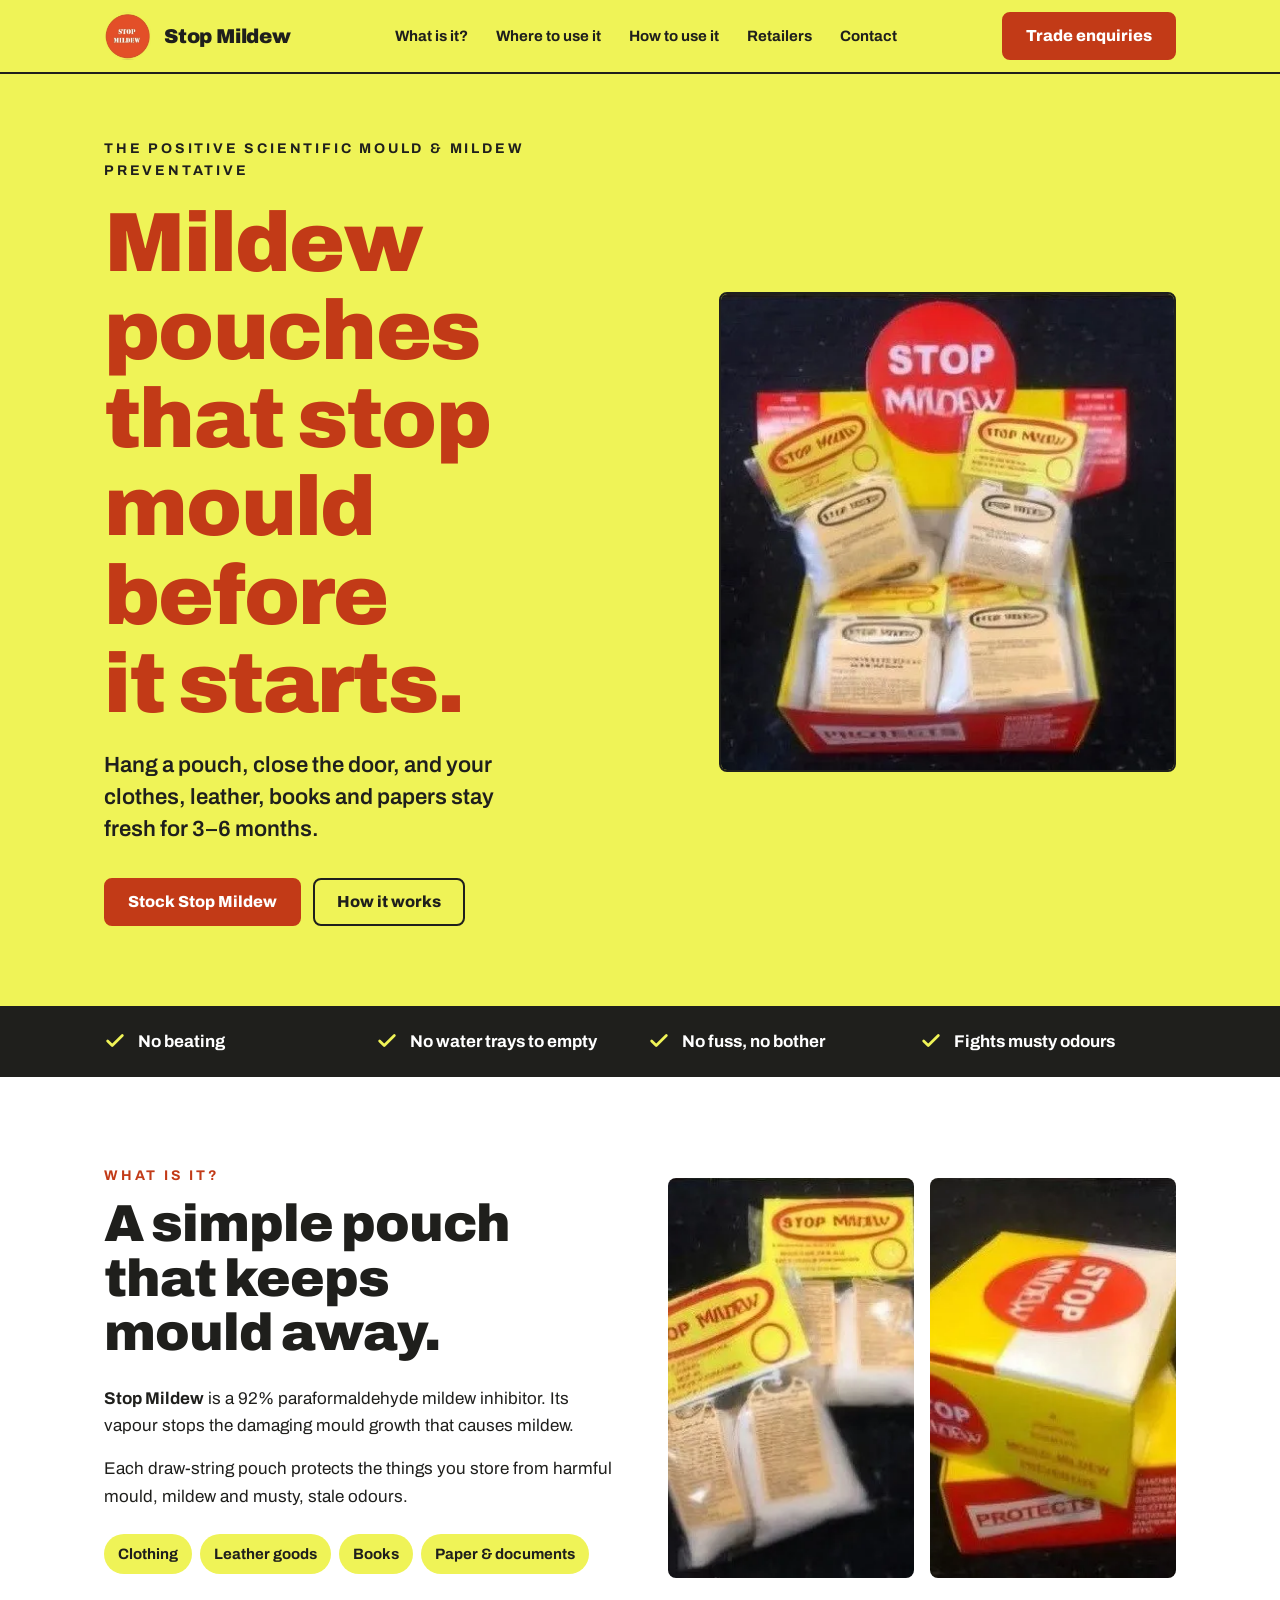
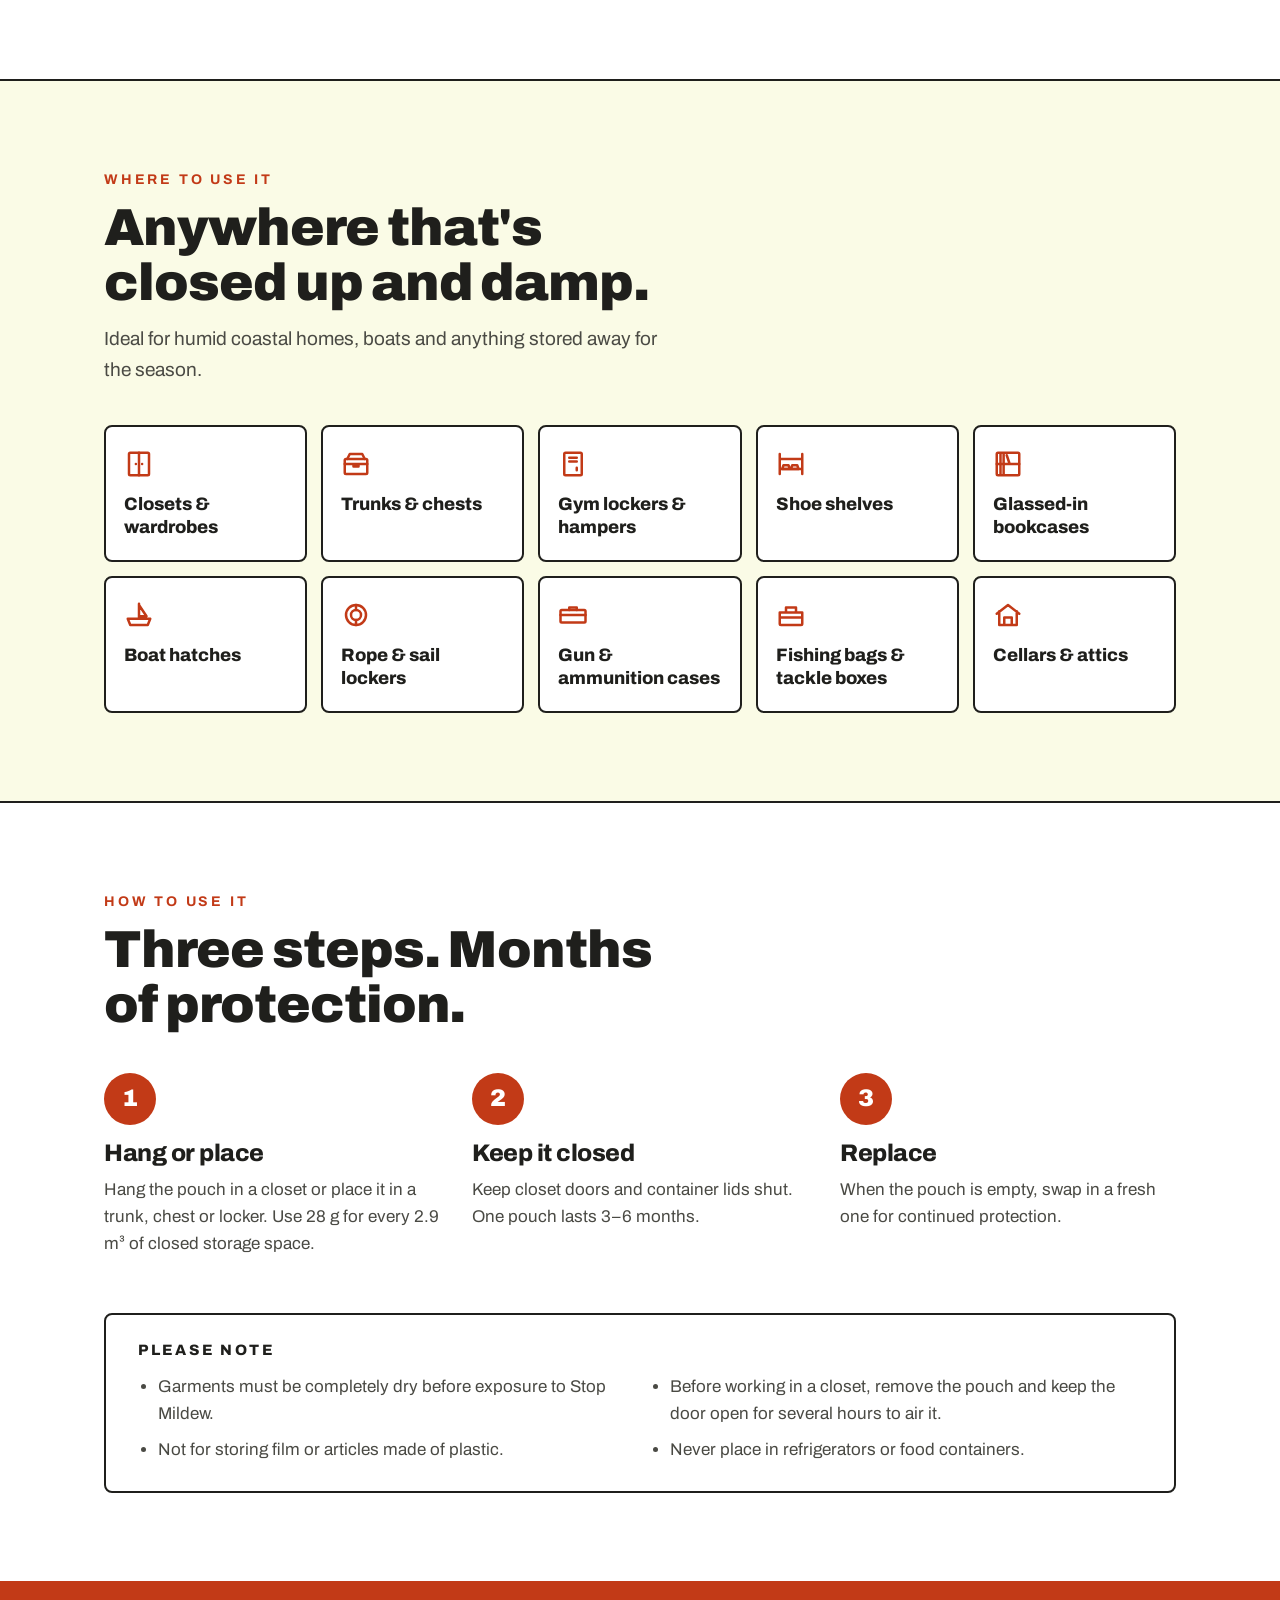
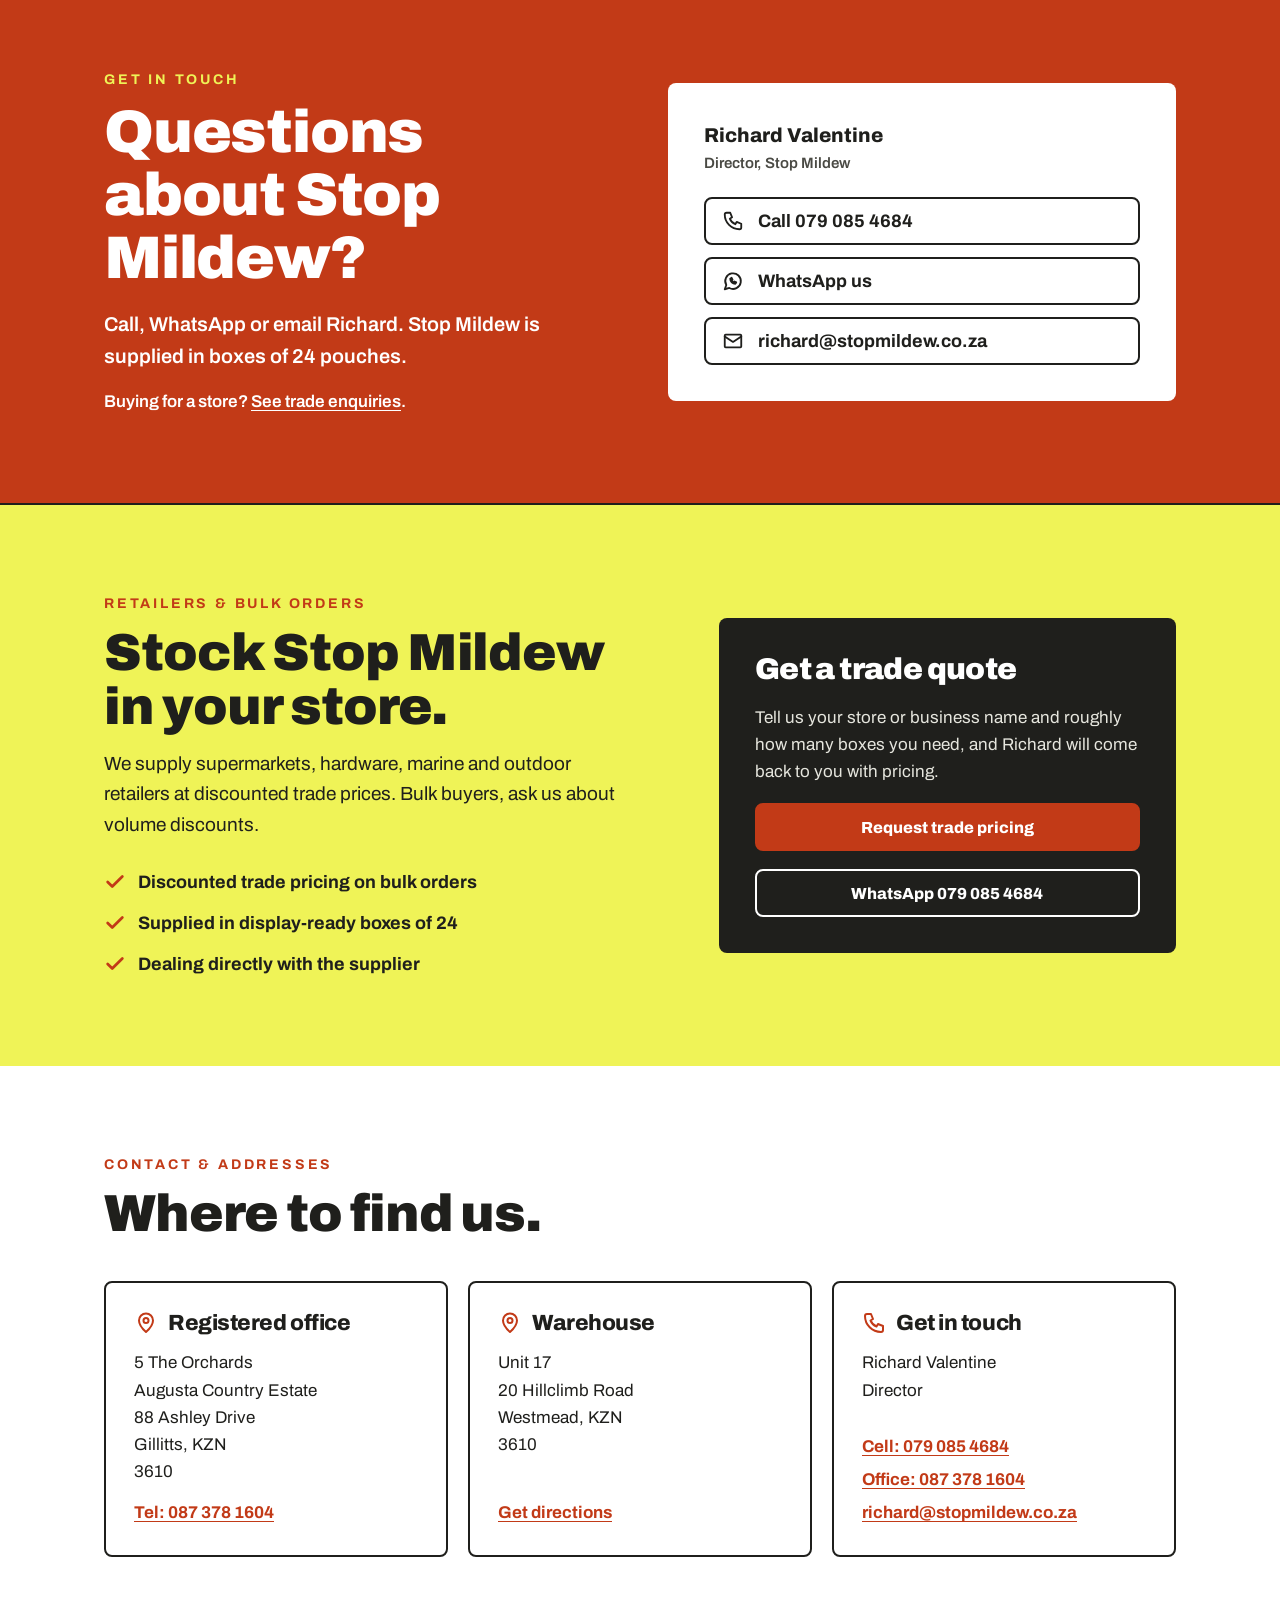
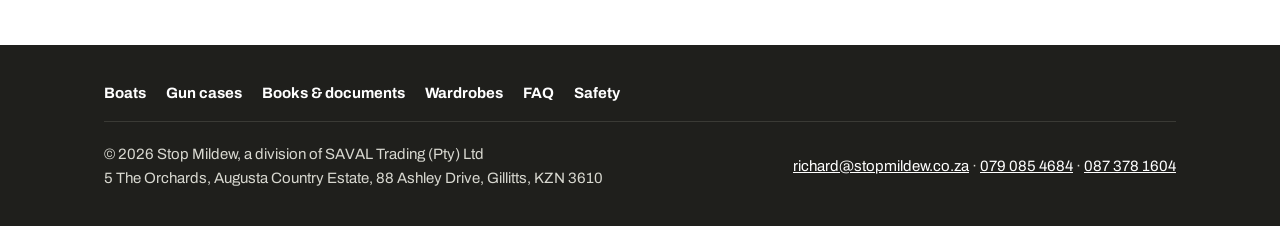
==== commit f41c7db4: "Remove pricing from the homepage Stop Mildew sells mainly through retailers, so the homepage should " ====
--- a/index.html
+++ b/index.html
@@ -4,9 +4,9 @@
 <meta charset="utf-8">
 <meta name="viewport" content="width=device-width, initial-scale=1">
 <title>Stop Mildew | Mould &amp; Mildew Preventative | South Africa</title>
-<meta name="description" content="Stop Mildew pouches stop mould &amp; mildew in wardrobes, boats, books and gun cases for 3–6 months. R350 per box of 24. Order on WhatsApp.">
+<meta name="description" content="Stop Mildew pouches stop mould &amp; mildew in wardrobes, boats, books and gun cases for 3–6 months. Supplied to retailers in boxes of 24.">
 <meta property="og:title" content="Stop Mildew – stops mildew before it starts">
-<meta property="og:description" content="Hang a pouch, close the door, and stay mildew-free for 3–6 months. Recommended price R350 per box of 24.">
+<meta property="og:description" content="Hang a pouch, close the door, and stay mildew-free for 3–6 months.">
 <meta property="og:type" content="website">
 <meta property="og:site_name" content="Stop Mildew">
 <meta property="og:locale" content="en_ZA">
@@ -16,7 +16,7 @@
 <meta property="og:image:alt" content="Stop Mildew pouches – the positive scientific mould &amp; mildew preventative">
 <meta name="twitter:card" content="summary_large_image">
 <meta name="twitter:title" content="Stop Mildew – stops mildew before it starts">
-<meta name="twitter:description" content="Hang a pouch, close the door, and stay mildew-free for 3–6 months. Recommended price R350 per box of 24.">
+<meta name="twitter:description" content="Hang a pouch, close the door, and stay mildew-free for 3–6 months.">
 <meta name="twitter:image" content="https://stopmildew.co.za/images/og-stop-mildew.jpg">
 <link rel="canonical" href="https://stopmildew.co.za/">
 <meta property="og:url" content="https://stopmildew.co.za/">
@@ -32,7 +32,7 @@
 {"@context":"https://schema.org","@type":"LocalBusiness","name":"Stop Mildew","url":"https://stopmildew.co.za/","email":"richard@stopmildew.co.za","telephone":"+27873781604","parentOrganization":{"@type":"Organization","name":"SAVAL Trading (Pty) Ltd"},"address":{"@type":"PostalAddress","streetAddress":"5 The Orchards, Augusta Country Estate, 88 Ashley Drive","addressLocality":"Gillitts","addressRegion":"KwaZulu-Natal","postalCode":"3610","addressCountry":"ZA"},"logo":"https://stopmildew.co.za/icon-512.png","image":"https://stopmildew.co.za/images/stop-mildew-box-of-24.jpg"}
 </script>
 <script type="application/ld+json">
-{"@context":"https://schema.org","@type":"Product","name":"Stop Mildew mildew pouches (box of 24)","brand":{"@type":"Brand","name":"Stop Mildew"},"image":["https://stopmildew.co.za/images/stop-mildew-box-of-24.jpg","https://stopmildew.co.za/images/stop-mildew-drawstring-pouches.jpg"],"description":"Draw-string pouches containing a 92% paraformaldehyde mildew inhibitor. The vapour stops the mould growth that causes mildew, protecting clothing, leather goods, books and paper from mould, mildew and musty odours. One pouch lasts 3–6 months.","offers":{"@type":"Offer","price":"350","priceCurrency":"ZAR","availability":"https://schema.org/InStock","url":"https://stopmildew.co.za/#order"}}
+{"@context":"https://schema.org","@type":"Product","name":"Stop Mildew mildew pouches (box of 24)","brand":{"@type":"Brand","name":"Stop Mildew"},"image":["https://stopmildew.co.za/images/stop-mildew-box-of-24.jpg","https://stopmildew.co.za/images/stop-mildew-drawstring-pouches.jpg"],"description":"Draw-string pouches containing a 92% paraformaldehyde mildew inhibitor. The vapour stops the mould growth that causes mildew, protecting clothing, leather goods, books and paper from mould, mildew and musty odours. One pouch lasts 3–6 months."}
 </script>
 </head>
 <body>
@@ -49,7 +49,7 @@
         <li><a href="#contact">Contact</a></li>
       </ul>
     </nav>
-    <a class="btn btn-red" href="#order">Order now</a>
+    <a class="btn btn-red" href="#trade">Trade enquiries</a>
   </div>
 </header>
 
@@ -61,14 +61,12 @@
         <h1>Mildew pouches that stop mould before it starts.</h1>
         <p class="lead">Hang a pouch, close the door, and your clothes, leather, books and papers stay fresh for 3–6 months.</p>
         <div class="cta">
-          <a class="btn btn-red" href="#order">Order a box – R350</a>
+          <a class="btn btn-red" href="#trade">Stock Stop Mildew</a>
           <a class="btn btn-line" href="#how">How it works</a>
         </div>
       </div>
       <div class="hero-photo">
-        <picture><source type="image/webp" srcset="/images/stop-mildew-box-of-24.webp"><img src="/images/stop-mildew-box-of-24.jpg" alt="An open box of 24 Stop Mildew pouches" width="480" height="480"></picture>
-        <div class="price-tag"><div class="eyebrow">Recommended price</div><strong>R350</strong><span>per box of 24</span></div>
-      </div>
+        <picture><source type="image/webp" srcset="/images/stop-mildew-box-of-24.webp"><img src="/images/stop-mildew-box-of-24.jpg" alt="An open box of 24 Stop Mildew pouches" width="480" height="480"></picture>      </div>
     </div>
   </div>
 
@@ -151,18 +149,17 @@
   <section id="order" class="order">
     <div class="wrap order-grid">
       <div>
-        <div class="eyebrow">Order yours today</div>
-        <h2>Get mildew-free this season.</h2>
-        <p class="lead">Call, WhatsApp or email to place your order. Each box holds 24 pouches.</p>
-        <p class="sub">Buying for a store or ordering in bulk? <a href="#trade">See trade pricing</a>.</p>
+        <div class="eyebrow">Get in touch</div>
+        <h2>Questions about Stop Mildew?</h2>
+        <p class="lead">Call, WhatsApp or email Richard. Stop Mildew is supplied in boxes of 24 pouches.</p>
+        <p class="sub">Buying for a store? <a href="#trade">See trade enquiries</a>.</p>
       </div>
       <div class="order-card">
-        <div class="price"><strong>R350</strong><span>recommended price<br>per box of 24 pouches</span></div>
         <div class="contact-name">Richard Valentine<span>Director, Stop Mildew</span></div>
         <ul class="contact-list">
           <li><a href="tel:+27790854684"><svg viewBox="0 0 24 24" fill="none" stroke="currentColor" stroke-width="2" stroke-linecap="round" stroke-linejoin="round" aria-hidden="true"><path d="M5 3h4l2 5-2.5 1.5a11 11 0 0 0 6 6L16 13l5 2v4a2 2 0 0 1-2 2A16 16 0 0 1 3 5a2 2 0 0 1 2-2z"/></svg>Call 079 085 4684</a></li>
-          <li><a href="https://wa.me/27790854684?text=Hi%20Richard%2C%20I%27d%20like%20to%20order%20Stop%20Mildew." target="_blank" rel="noopener"><svg viewBox="0 0 24 24" fill="none" stroke="currentColor" stroke-width="2" stroke-linecap="round" stroke-linejoin="round" aria-hidden="true"><path d="M3 21l1.7-4.6A8.5 8.5 0 1 1 8 19.6z"/><path d="M9 9.5c0 3 2.5 5.5 5.5 5.5l1-1.5-2-1-1 1a4 4 0 0 1-2-2l1-1-1-2z"/></svg>WhatsApp us</a></li>
-          <li><a href="mailto:richard@stopmildew.co.za?subject=Stop%20Mildew%20order"><svg viewBox="0 0 24 24" fill="none" stroke="currentColor" stroke-width="2" stroke-linecap="round" stroke-linejoin="round" aria-hidden="true"><rect x="3" y="5" width="18" height="14" rx="1"/><path d="M3 7l9 6 9-6"/></svg>richard@stopmildew.co.za</a></li>
+          <li><a href="https://wa.me/27790854684?text=Hi%20Richard%2C%20I%20have%20a%20question%20about%20Stop%20Mildew." target="_blank" rel="noopener"><svg viewBox="0 0 24 24" fill="none" stroke="currentColor" stroke-width="2" stroke-linecap="round" stroke-linejoin="round" aria-hidden="true"><path d="M3 21l1.7-4.6A8.5 8.5 0 1 1 8 19.6z"/><path d="M9 9.5c0 3 2.5 5.5 5.5 5.5l1-1.5-2-1-1 1a4 4 0 0 1-2-2l1-1-1-2z"/></svg>WhatsApp us</a></li>
+          <li><a href="mailto:richard@stopmildew.co.za?subject=Stop%20Mildew%20enquiry"><svg viewBox="0 0 24 24" fill="none" stroke="currentColor" stroke-width="2" stroke-linecap="round" stroke-linejoin="round" aria-hidden="true"><rect x="3" y="5" width="18" height="14" rx="1"/><path d="M3 7l9 6 9-6"/></svg>richard@stopmildew.co.za</a></li>
         </ul>
       </div>
     </div>
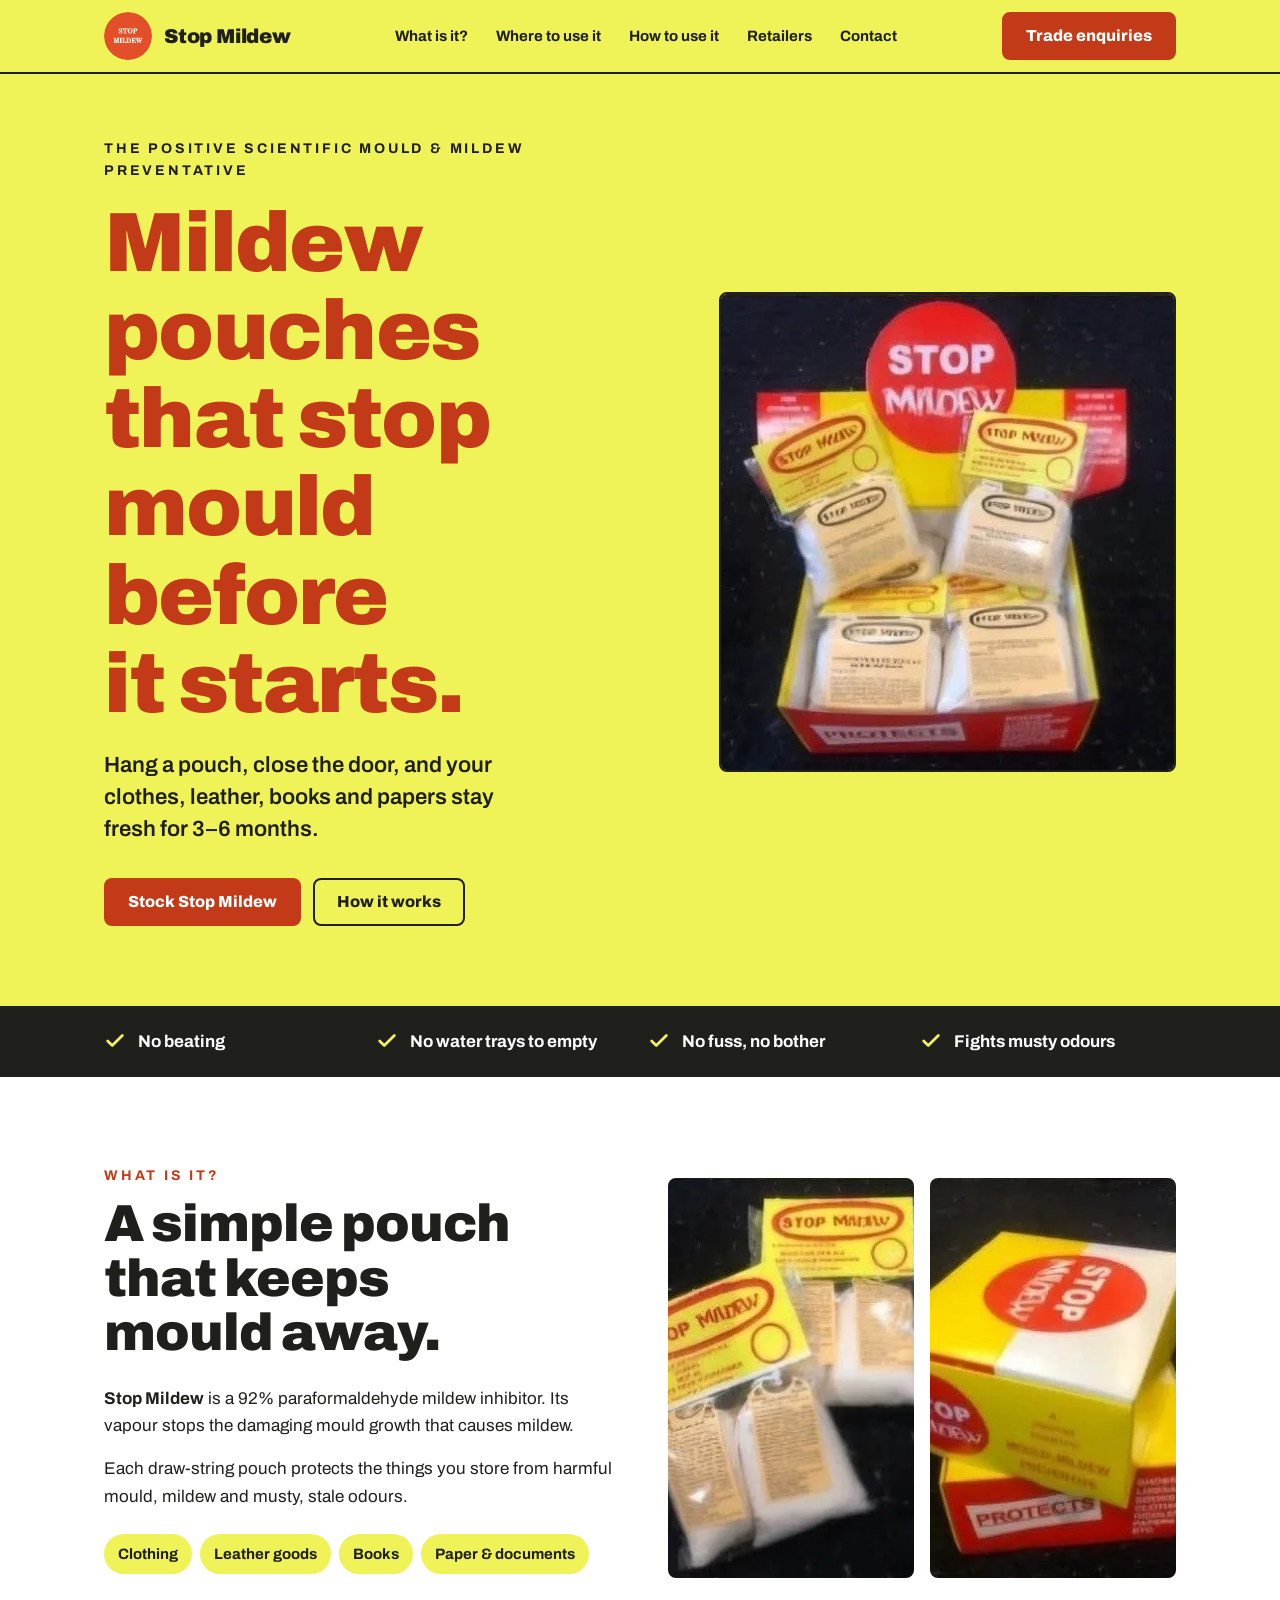
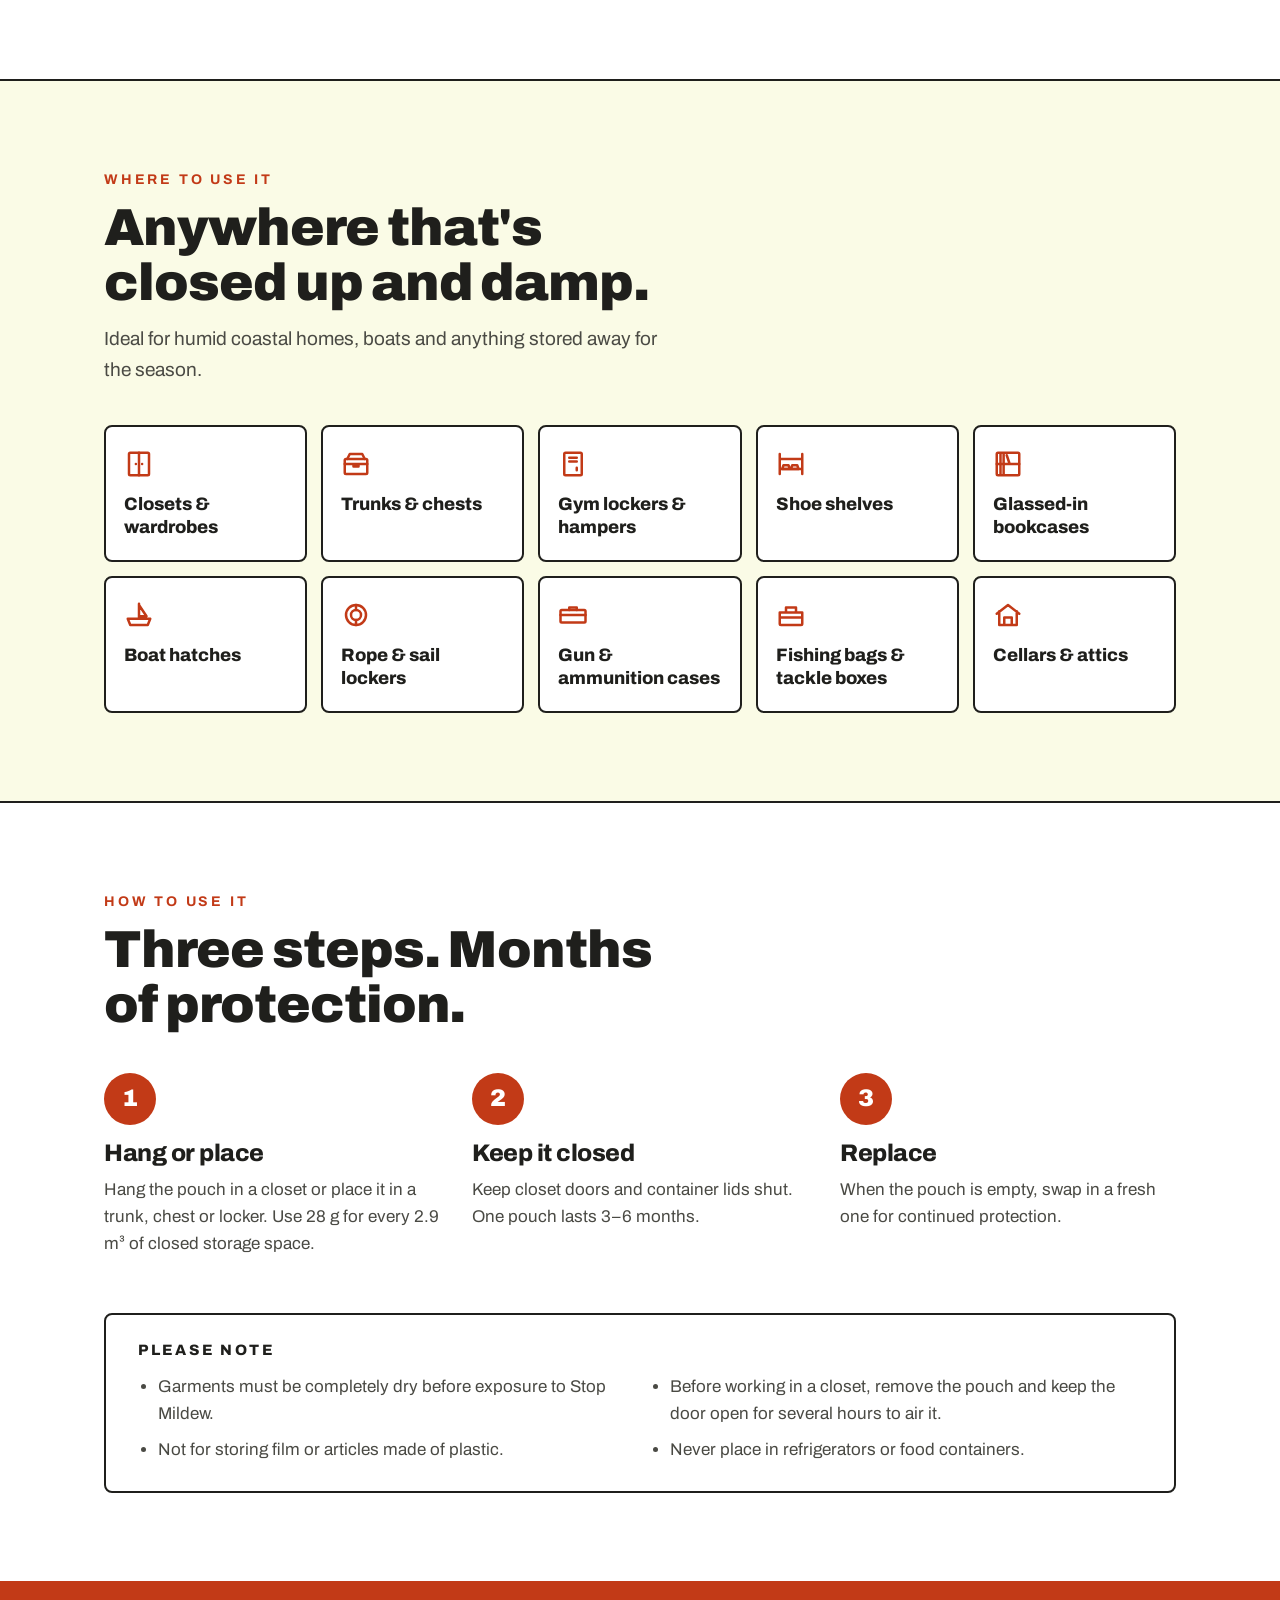
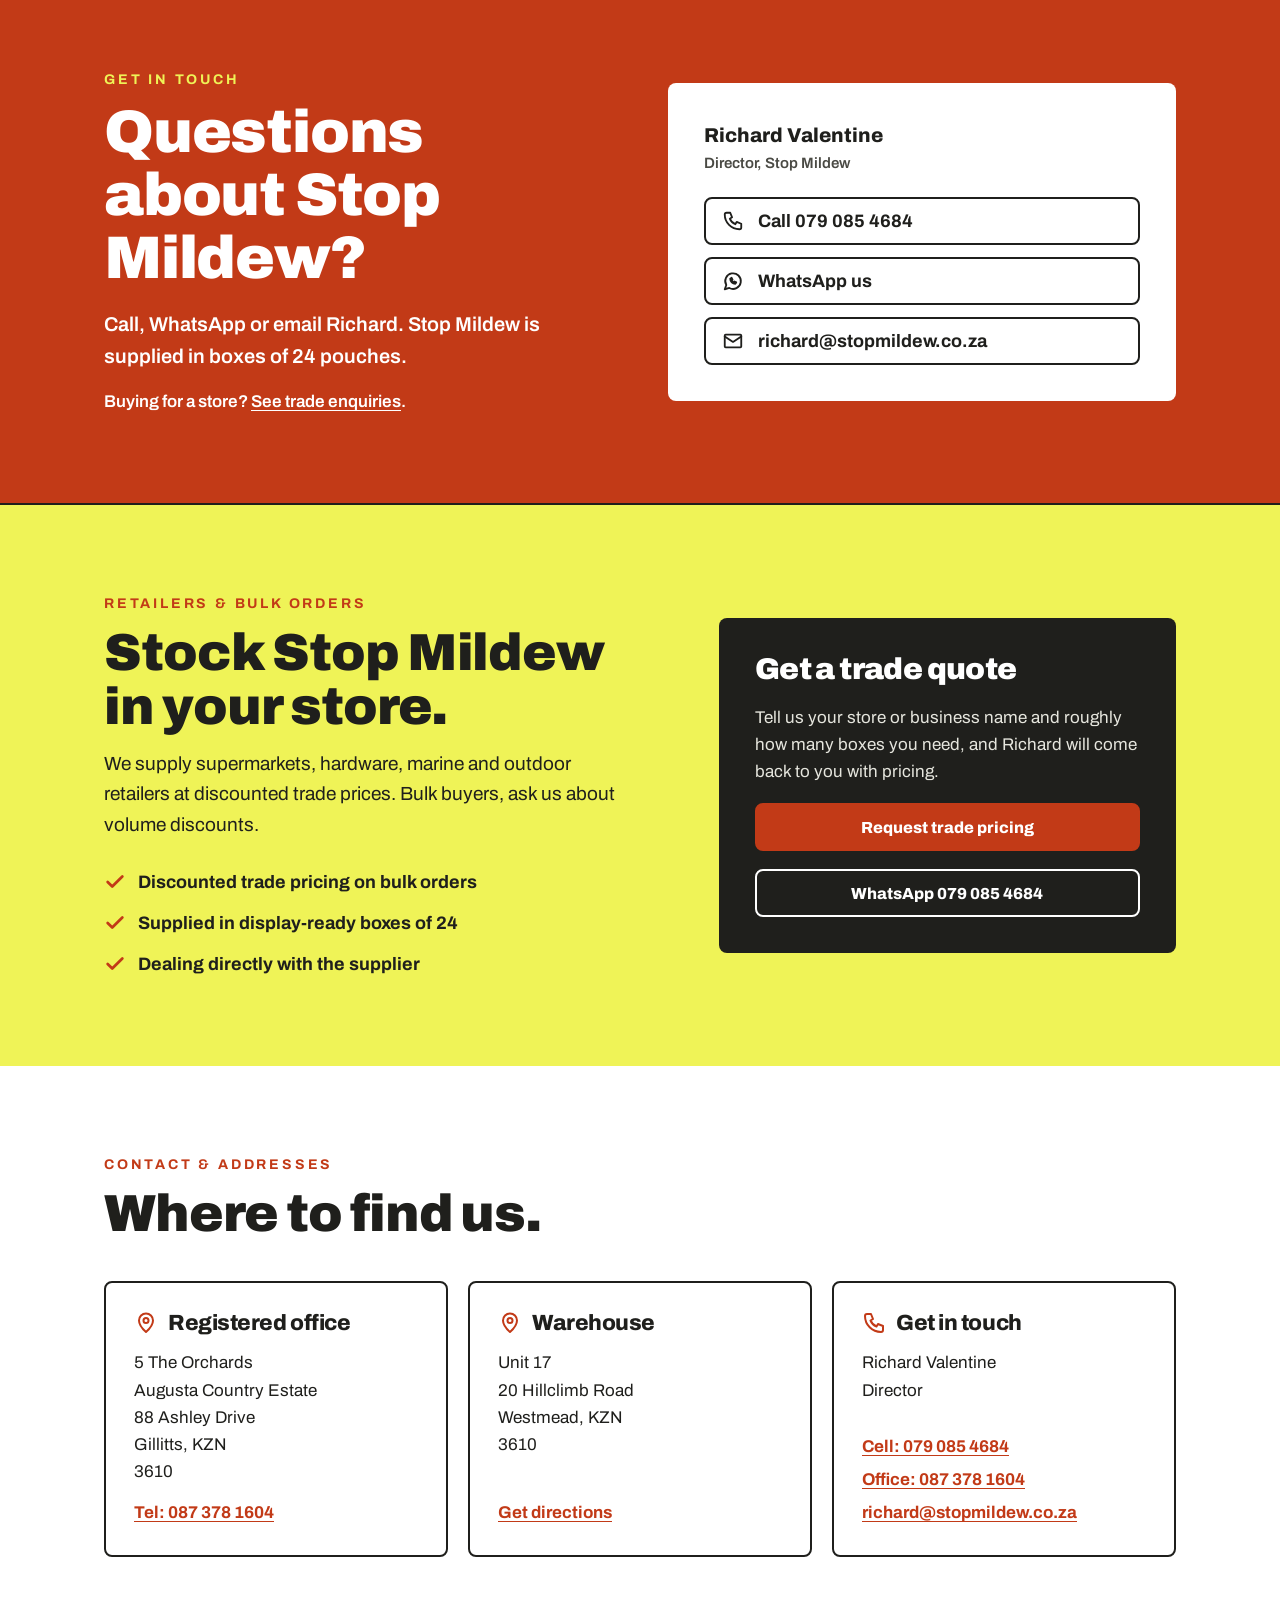
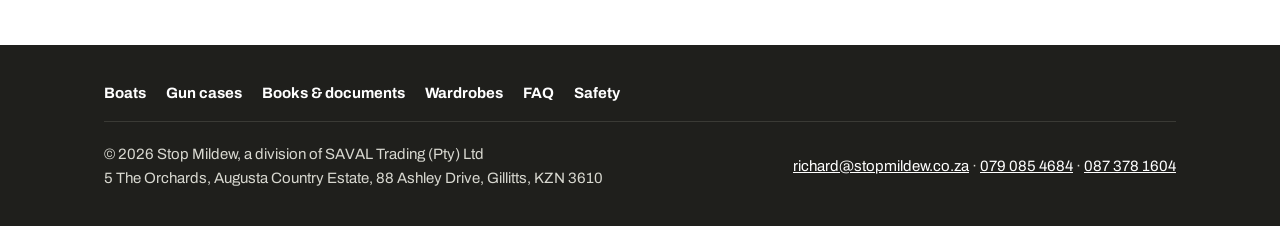
==== commit 3adfd822: "Replace the logo with the new Stop Mildew roundel New header logo (images/stop-mildew-logo.png) on e" ====
--- a/index.html
+++ b/index.html
@@ -39,7 +39,7 @@
 
 <header>
   <div class="wrap nav">
-    <a class="brand" href="#top"><picture><source type="image/webp" srcset="/images/stop-mildew-logo.webp"><img src="/images/stop-mildew-logo.jpg" alt="Stop Mildew logo" width="48" height="48" decoding="async"></picture><span>Stop Mildew</span></a>
+    <a class="brand" href="#top"><img src="/images/stop-mildew-logo.png" alt="Stop Mildew logo" width="48" height="48" decoding="async"><span>Stop Mildew</span></a>
     <nav aria-label="Main">
       <ul>
         <li><a href="#what">What is it?</a></li>
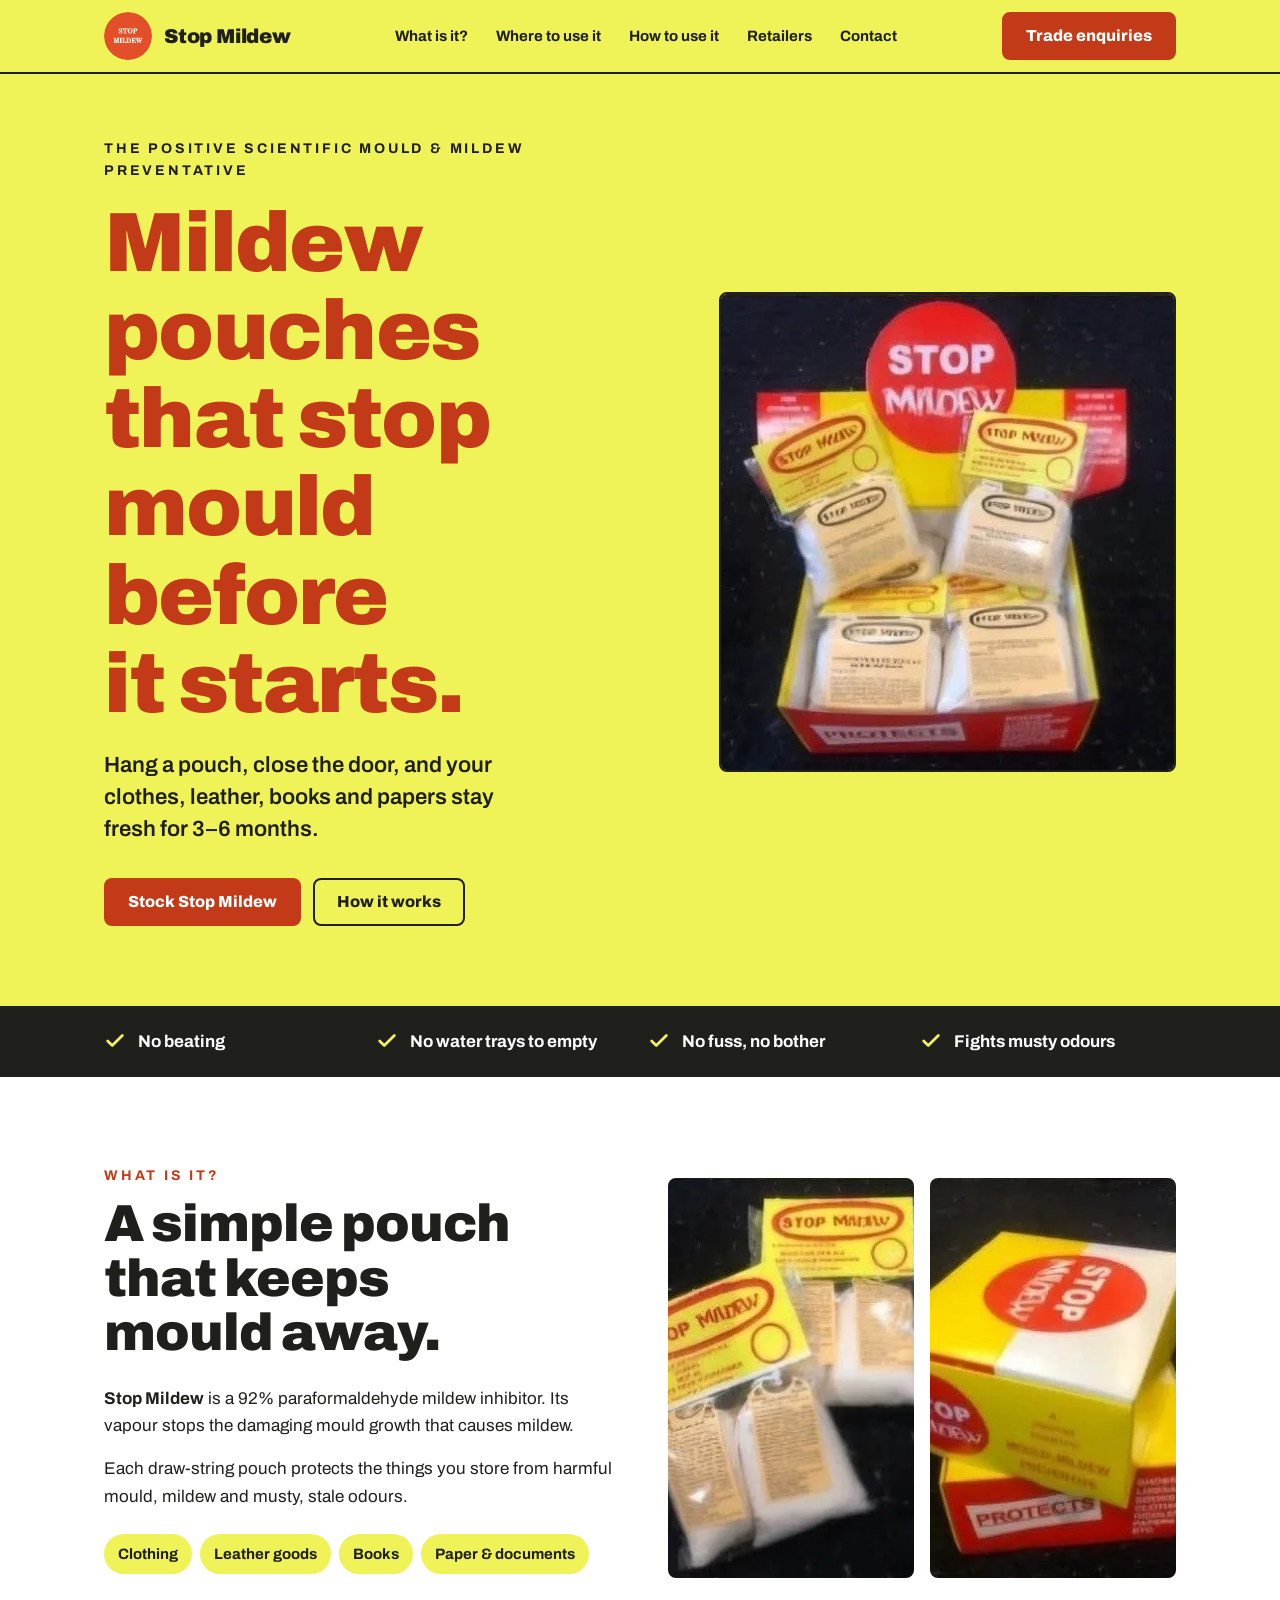
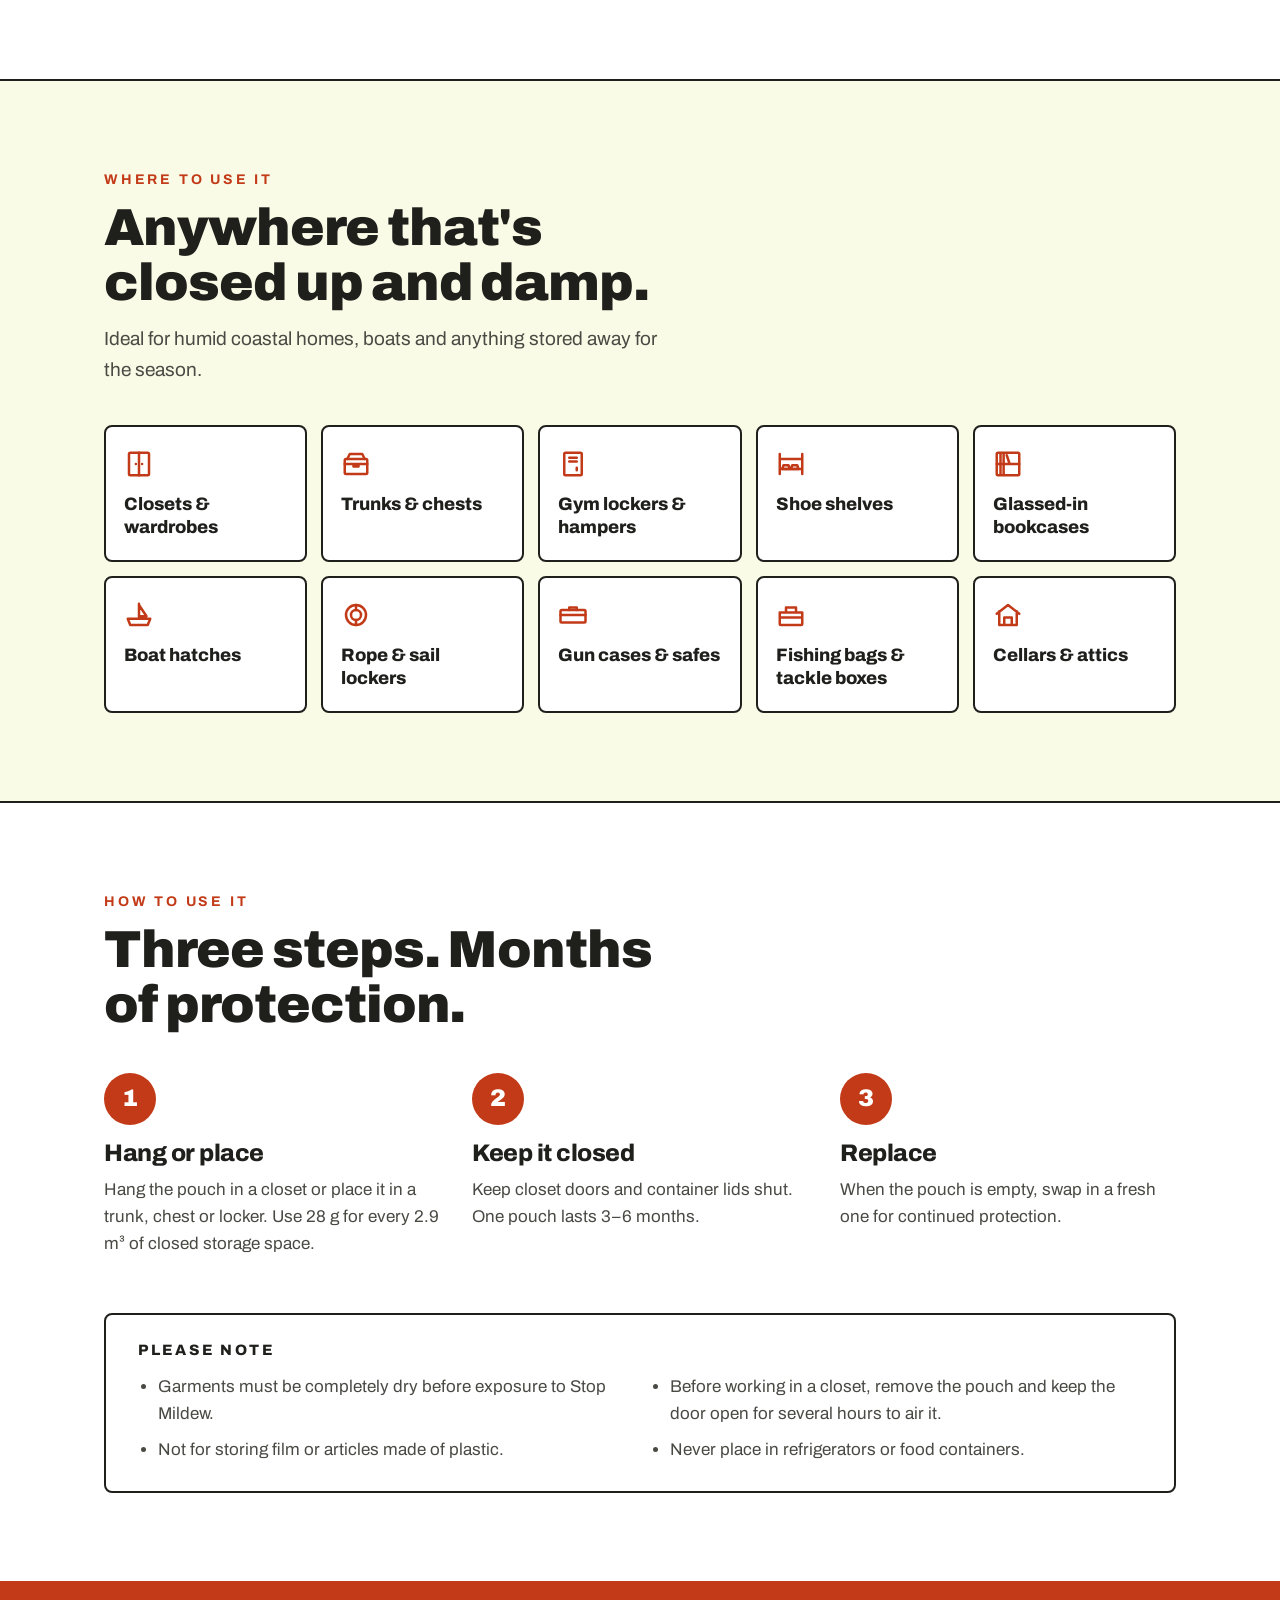
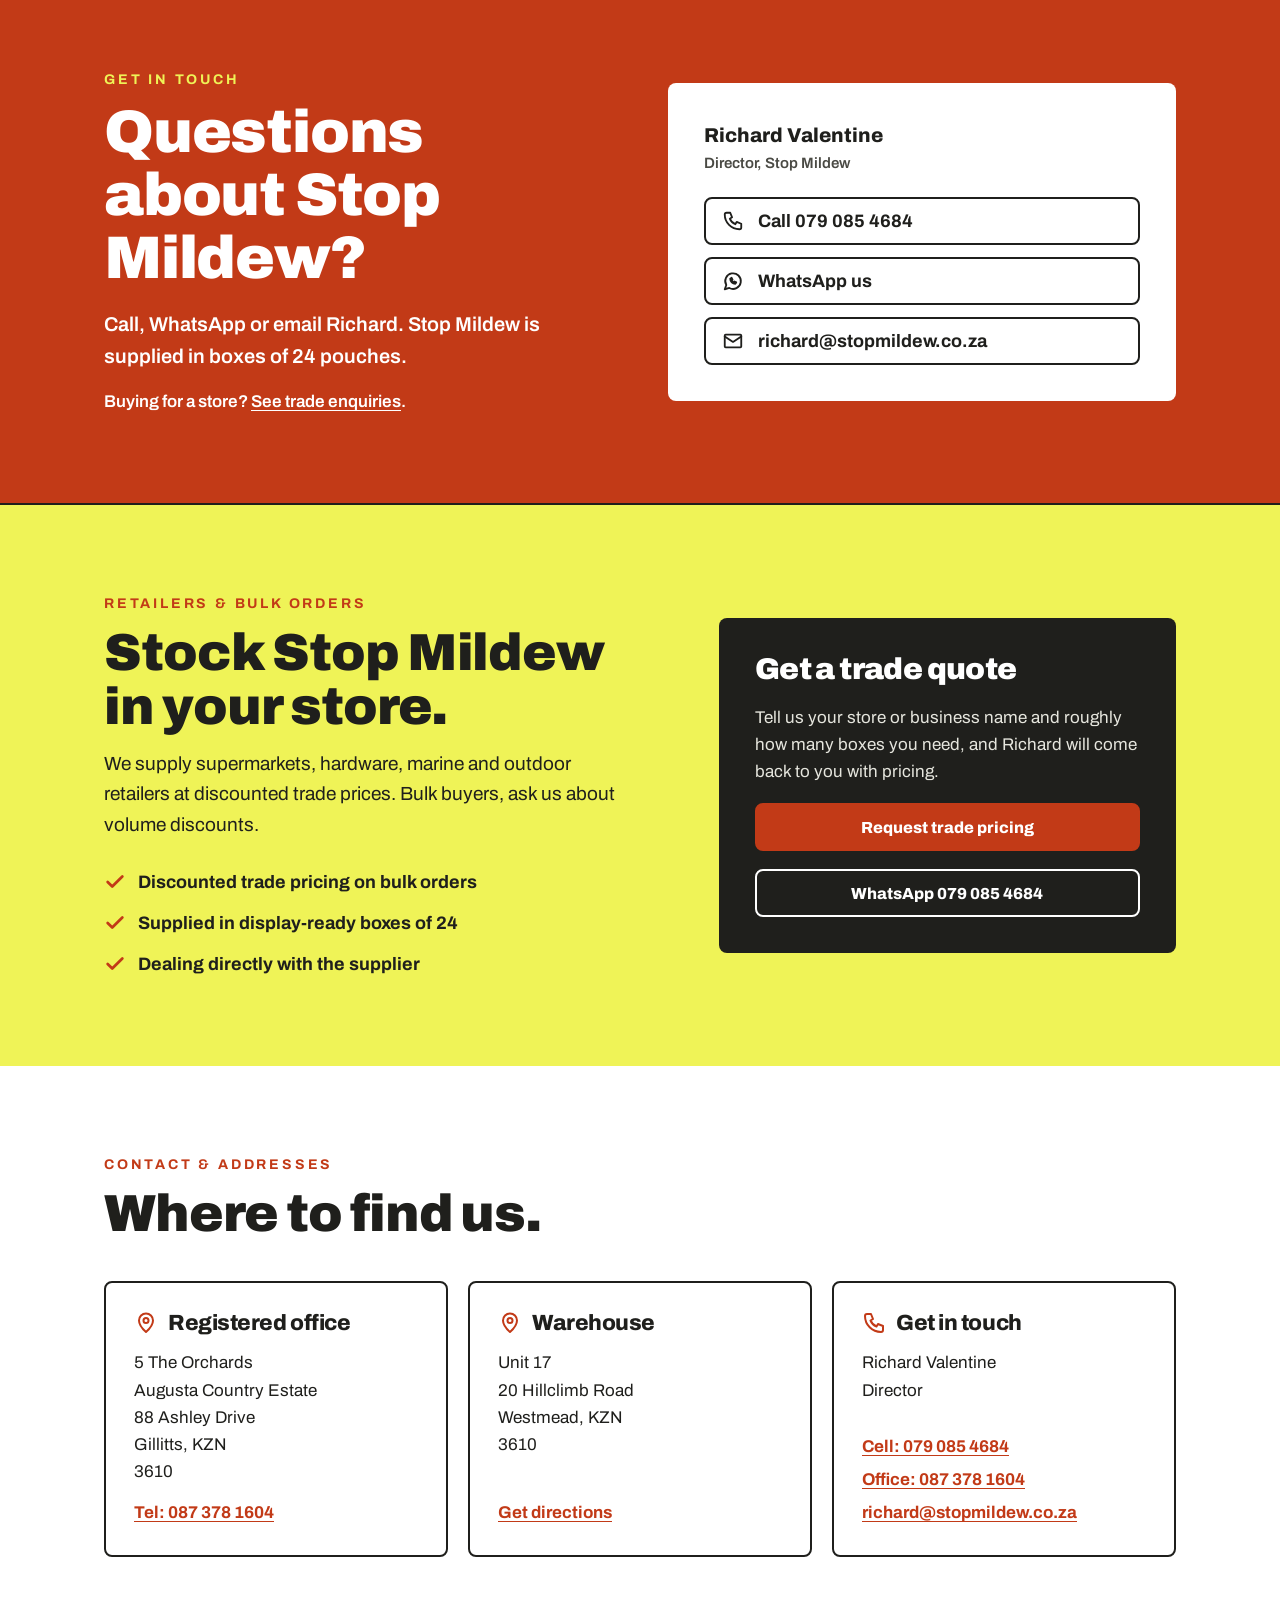
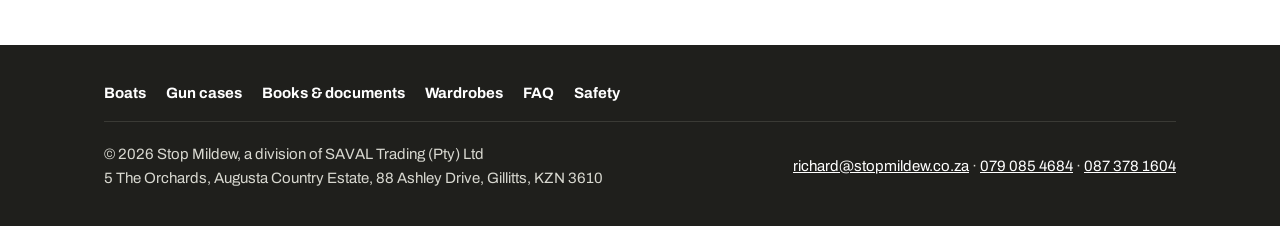
==== commit 34ce262e: "Stop recommending Stop Mildew for ammunition cases Matches the new guidance that it is not suitable " ====
--- a/index.html
+++ b/index.html
@@ -116,7 +116,7 @@
         <li><a href="/books-and-documents"><svg viewBox="0 0 24 24" fill="none" stroke-width="2" stroke-linecap="round" stroke-linejoin="round" aria-hidden="true"><rect x="3" y="3" width="18" height="18" rx="1"/><path d="M3 12h18M6 4v7M8.5 4v7M11 5l2 6M6 13v7M8.5 13v7"/></svg>Glassed-in bookcases</a></li>
         <li><a href="/boats"><svg viewBox="0 0 24 24" fill="none" stroke-width="2" stroke-linecap="round" stroke-linejoin="round" aria-hidden="true"><path d="M3 15l2 5h14l2-5zM12 3v12M12 4l6 9h-6"/></svg>Boat hatches</a></li>
         <li><a href="/boats"><svg viewBox="0 0 24 24" fill="none" stroke-width="2" stroke-linecap="round" stroke-linejoin="round" aria-hidden="true"><circle cx="12" cy="12" r="8"/><circle cx="12" cy="12" r="4"/><path d="M12 4v4M12 16v4"/></svg>Rope &amp; sail lockers</a></li>
-        <li><a href="/gun-cases"><svg viewBox="0 0 24 24" fill="none" stroke-width="2" stroke-linecap="round" stroke-linejoin="round" aria-hidden="true"><rect x="2" y="8" width="20" height="10" rx="1"/><path d="M9 8V6h6v2M2 12h20"/></svg>Gun &amp; ammunition cases</a></li>
+        <li><a href="/gun-cases"><svg viewBox="0 0 24 24" fill="none" stroke-width="2" stroke-linecap="round" stroke-linejoin="round" aria-hidden="true"><rect x="2" y="8" width="20" height="10" rx="1"/><path d="M9 8V6h6v2M2 12h20"/></svg>Gun cases &amp; safes</a></li>
         <li><svg viewBox="0 0 24 24" fill="none" stroke-width="2" stroke-linecap="round" stroke-linejoin="round" aria-hidden="true"><path d="M3 10h18v9a1 1 0 0 1-1 1H4a1 1 0 0 1-1-1zM8 10V6h8v4M3 14h18"/></svg>Fishing bags &amp; tackle boxes</li>
         <li><svg viewBox="0 0 24 24" fill="none" stroke-width="2" stroke-linecap="round" stroke-linejoin="round" aria-hidden="true"><path d="M3 11l9-7 9 7M5 9v11h14V9M9 20v-6h6v6"/></svg>Cellars &amp; attics</li>
       </ul>
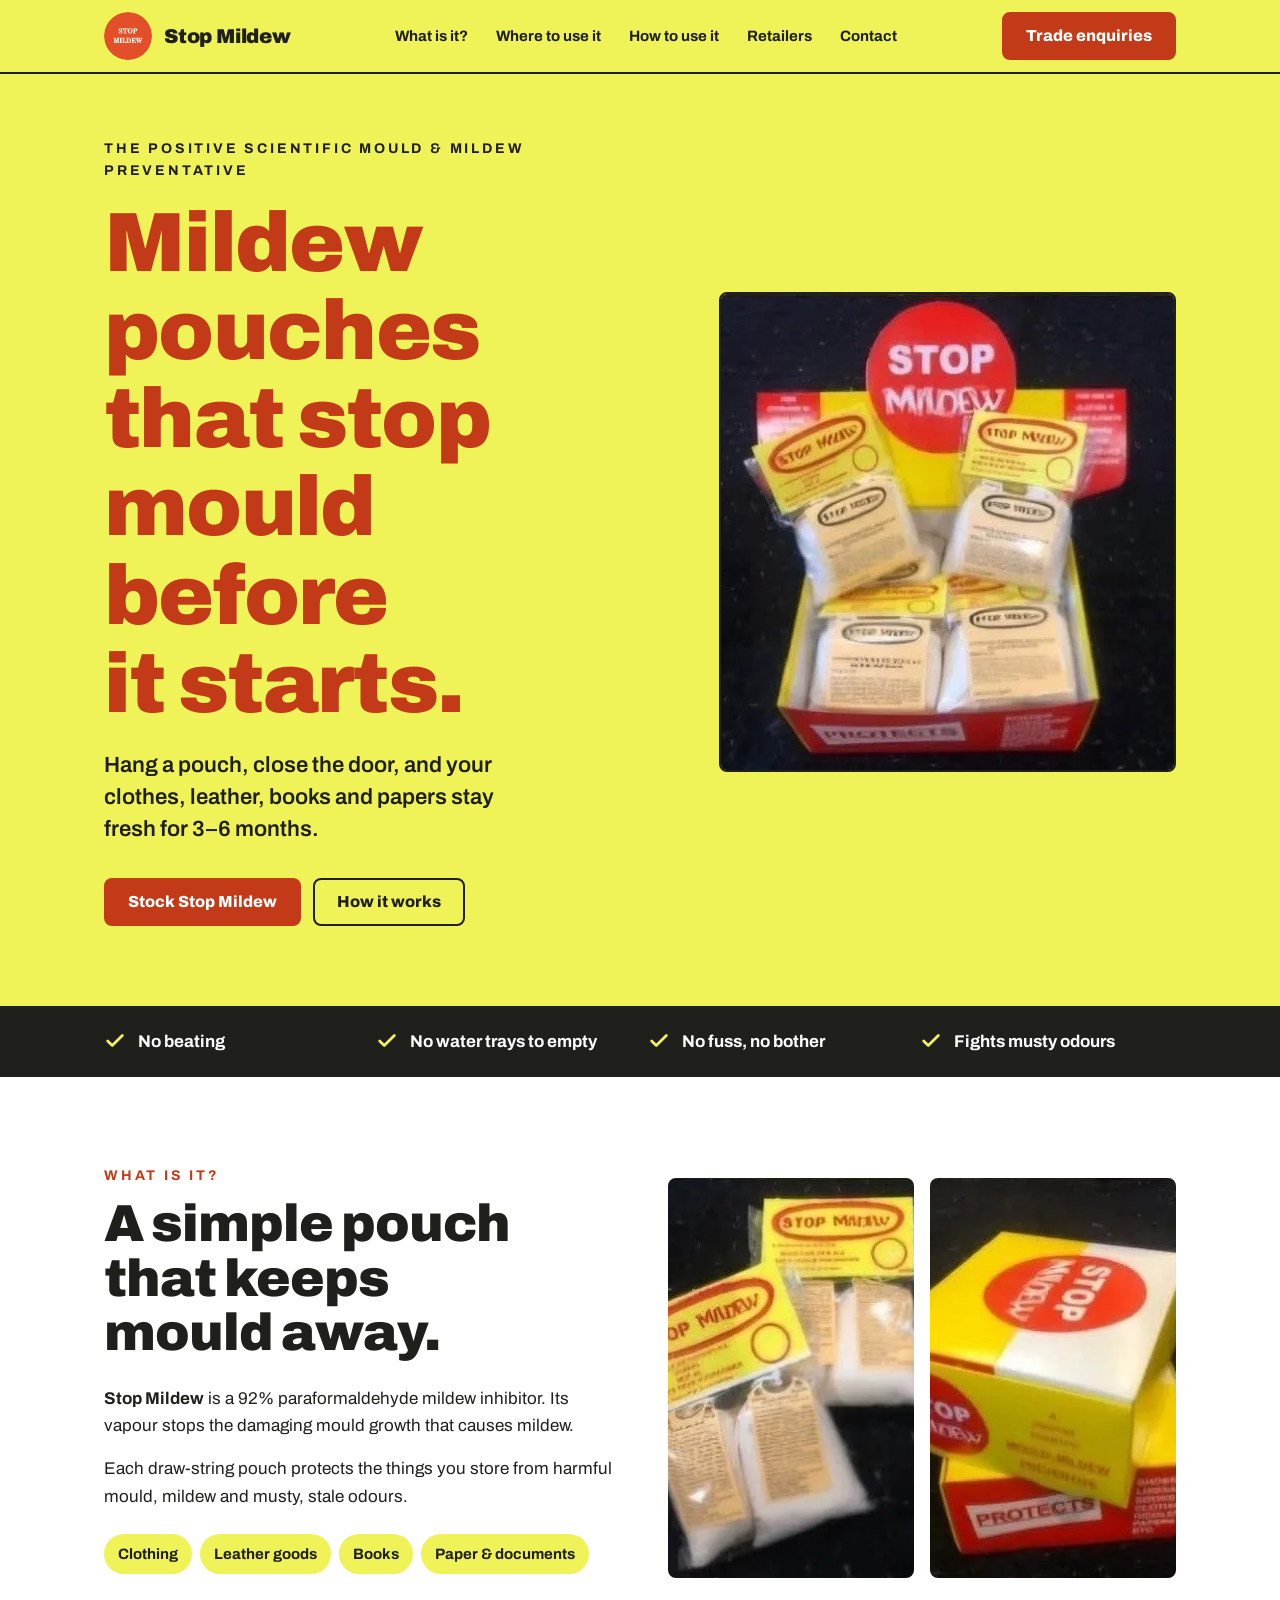
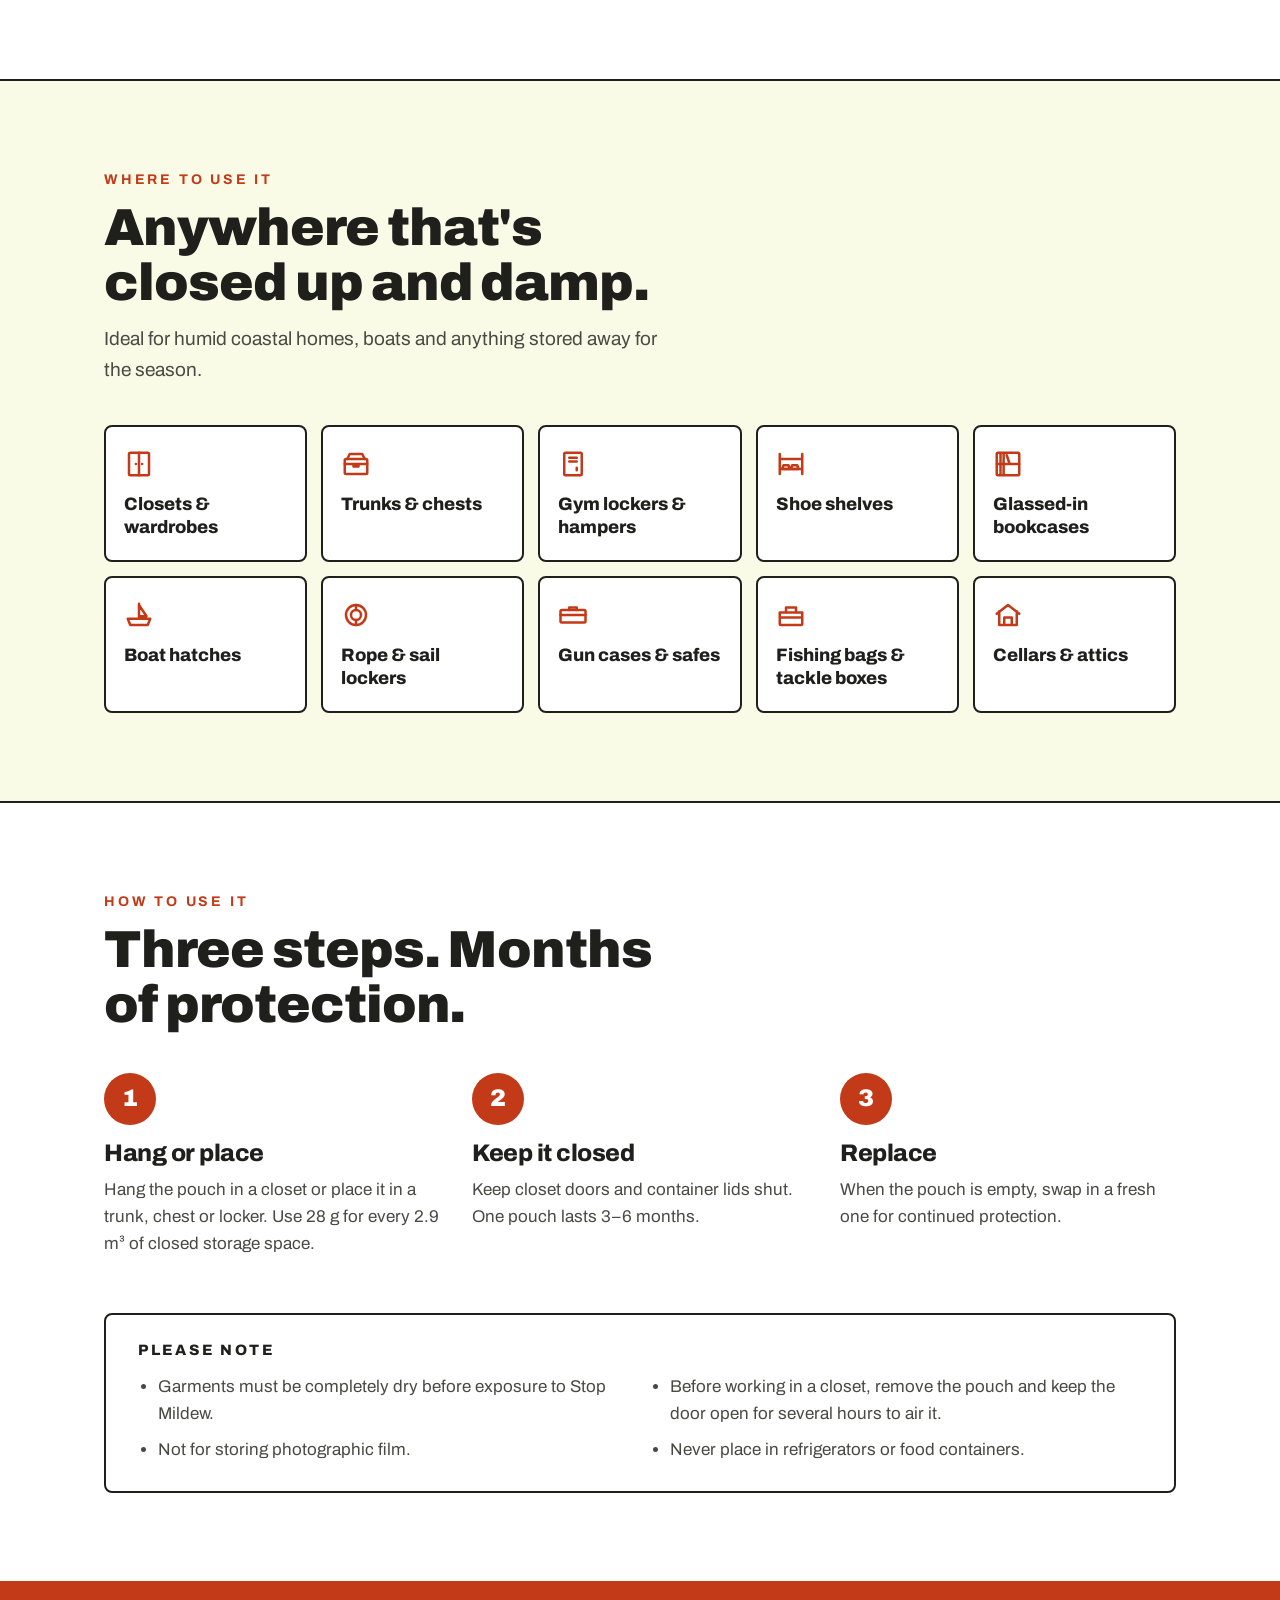
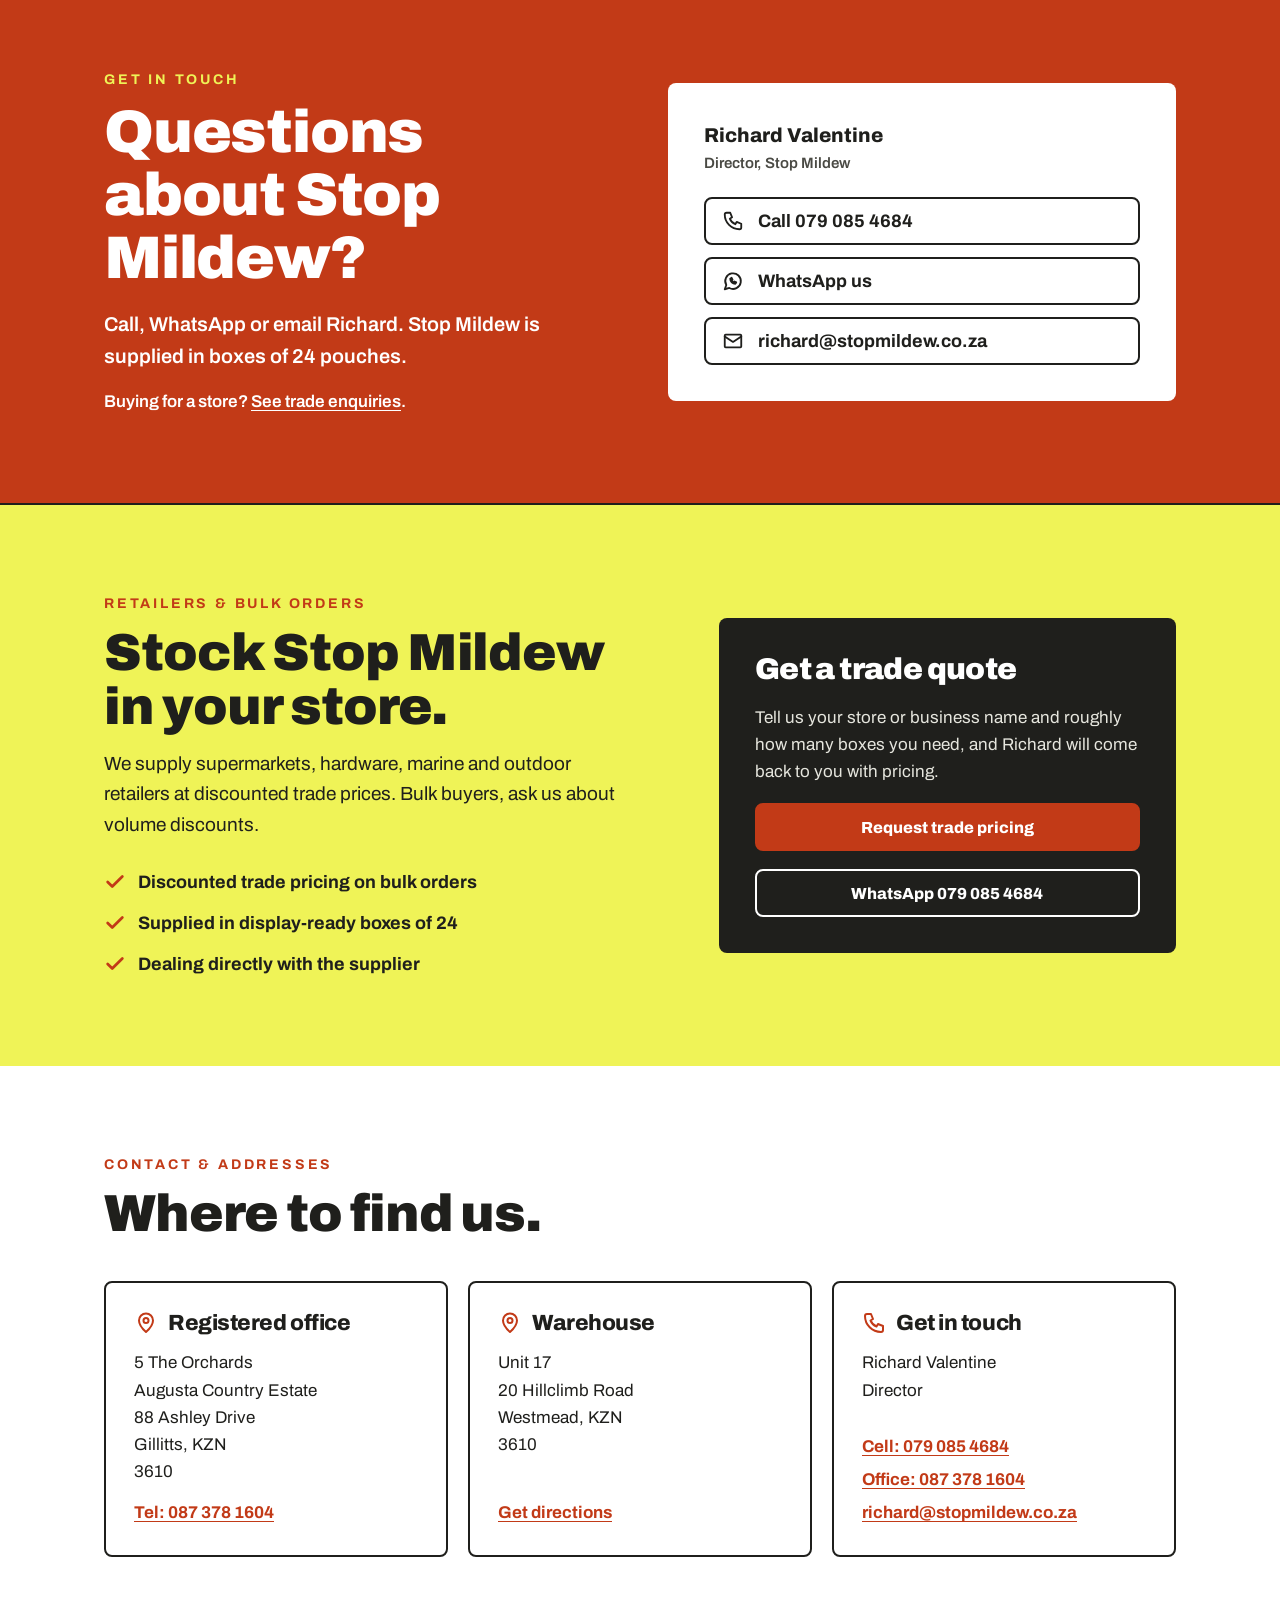
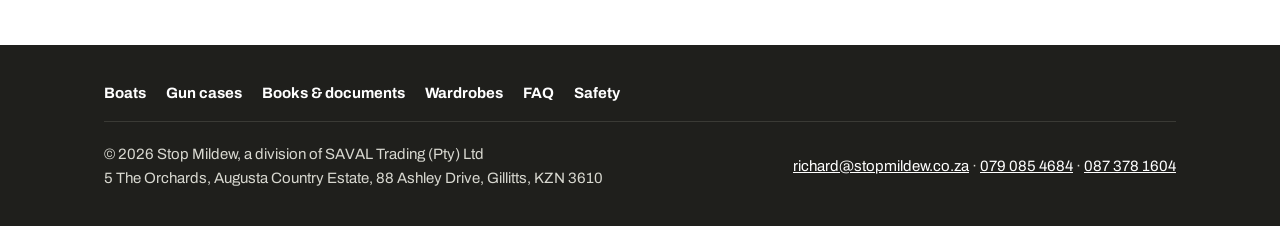
==== commit 55b1d22f: "Remove plastic warnings; keep the photographic film warning The owner has tested the product with pl" ====
--- a/index.html
+++ b/index.html
@@ -139,7 +139,7 @@
         <ul>
           <li>Garments must be completely dry before exposure to Stop Mildew.</li>
           <li>Before working in a closet, remove the pouch and keep the door open for several hours to air it.</li>
-          <li>Not for storing film or articles made of plastic.</li>
+          <li>Not for storing photographic film.</li>
           <li>Never place in refrigerators or food containers.</li>
         </ul>
       </div>
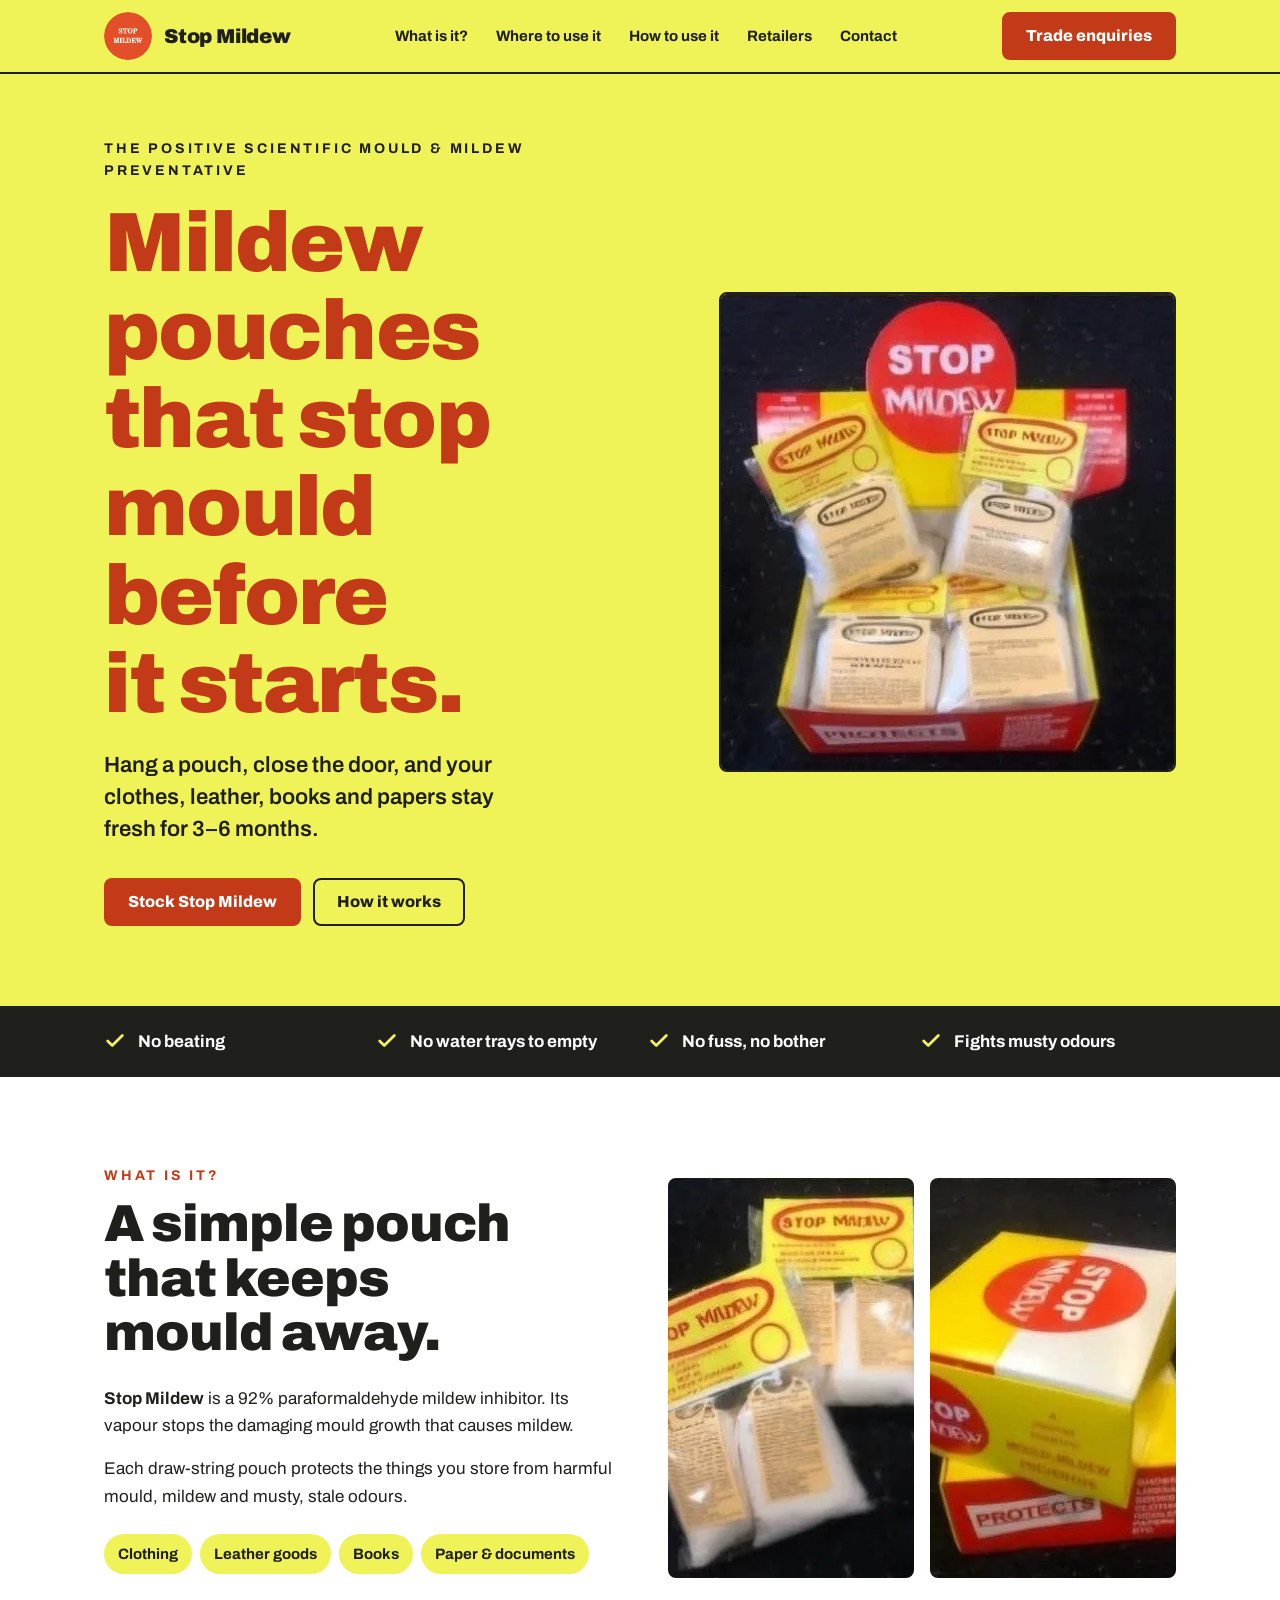
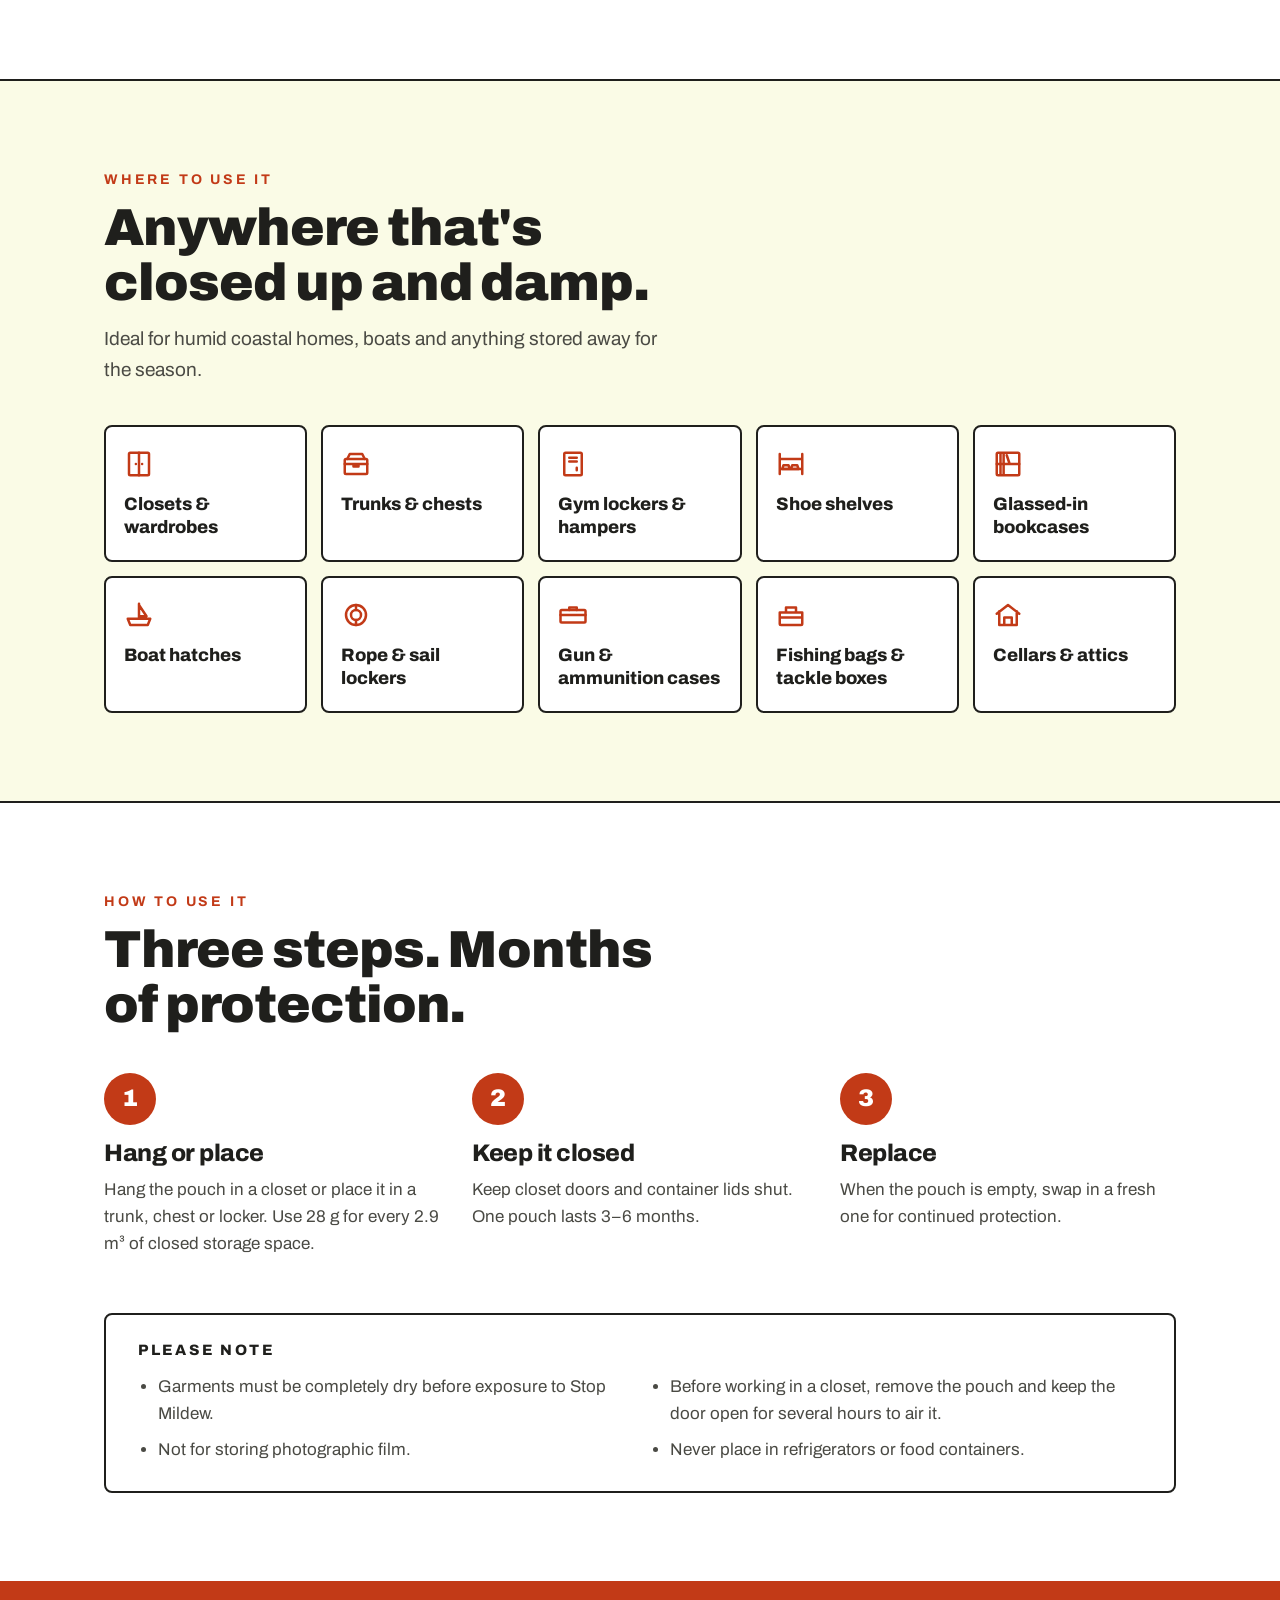
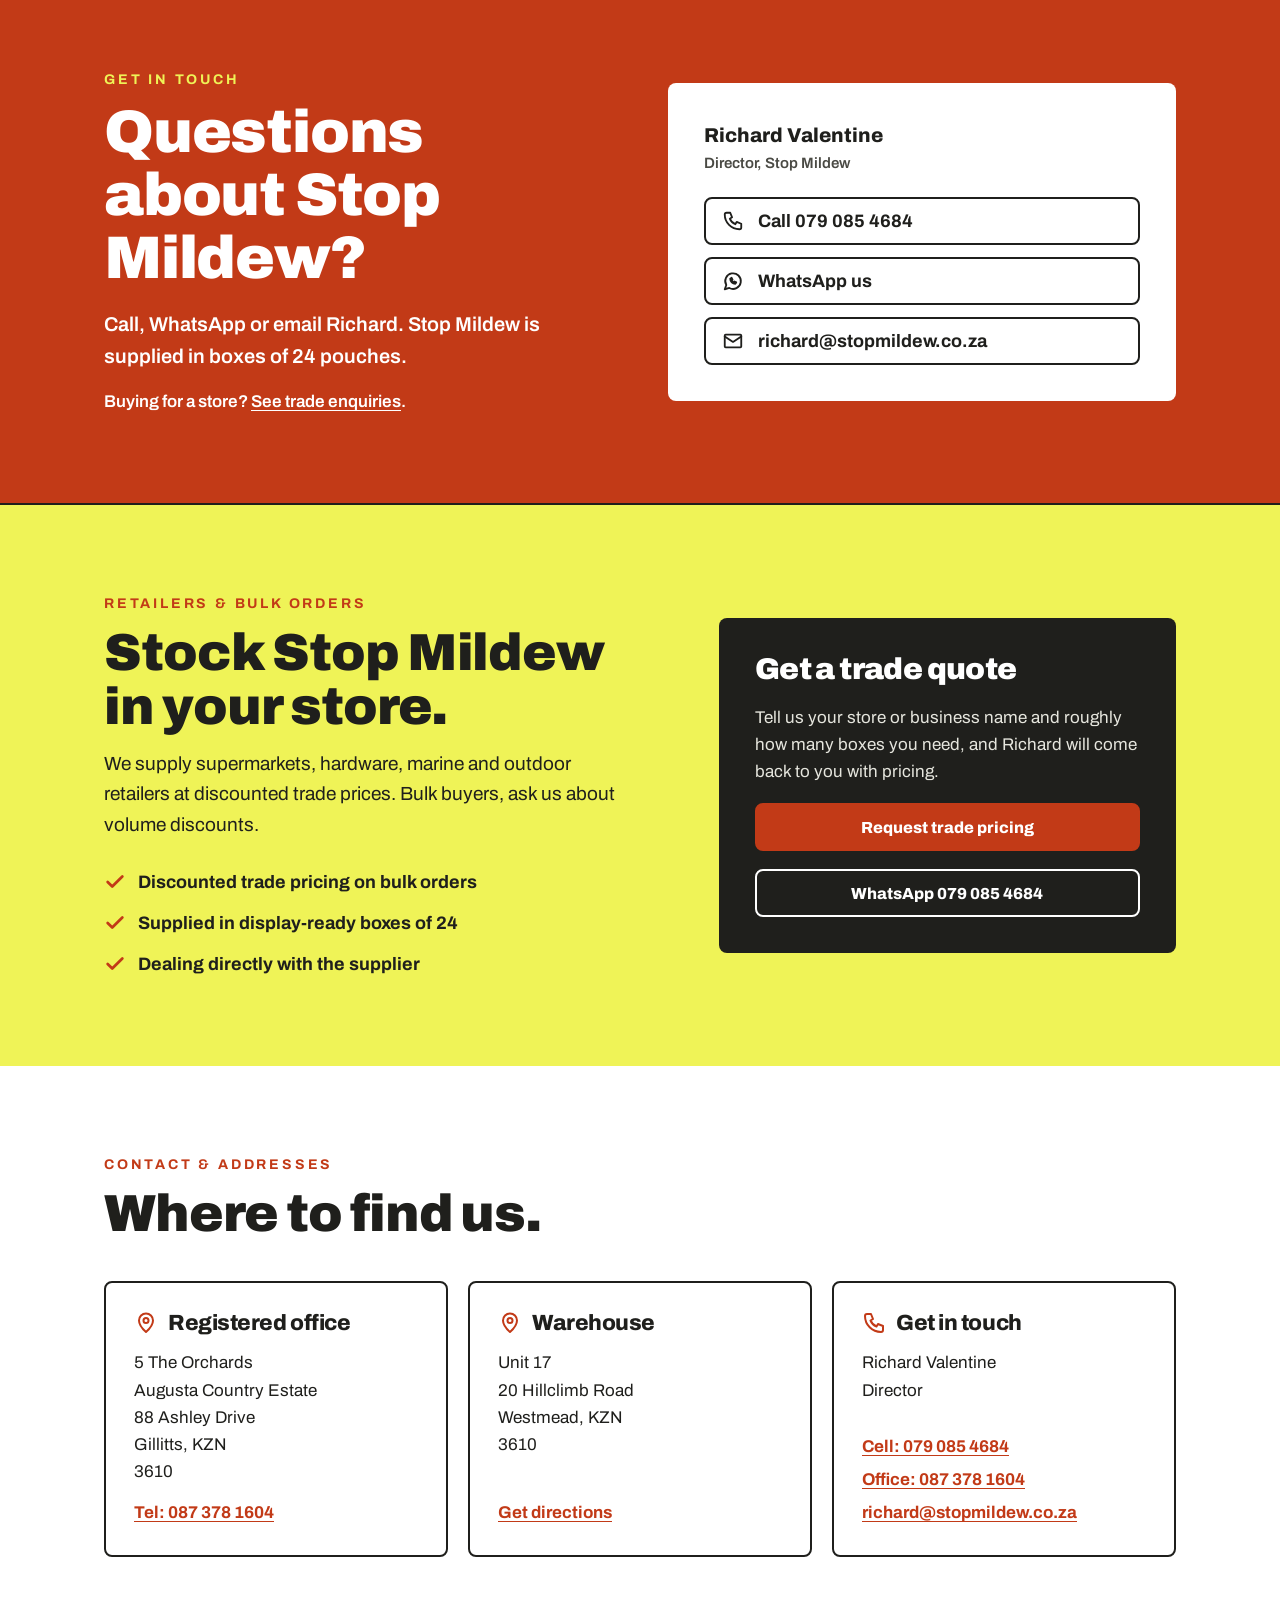
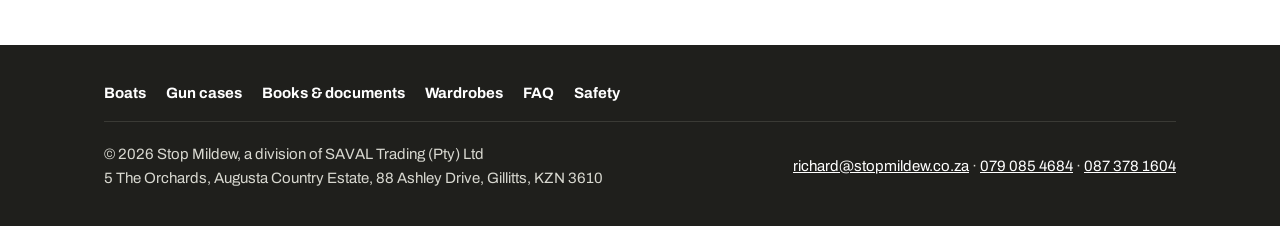
==== commit 88928ae9: "Restore "gun and ammunition cases" wording The owner's testing shows no corrosion of ammunition, so " ====
--- a/index.html
+++ b/index.html
@@ -116,7 +116,7 @@
         <li><a href="/books-and-documents"><svg viewBox="0 0 24 24" fill="none" stroke-width="2" stroke-linecap="round" stroke-linejoin="round" aria-hidden="true"><rect x="3" y="3" width="18" height="18" rx="1"/><path d="M3 12h18M6 4v7M8.5 4v7M11 5l2 6M6 13v7M8.5 13v7"/></svg>Glassed-in bookcases</a></li>
         <li><a href="/boats"><svg viewBox="0 0 24 24" fill="none" stroke-width="2" stroke-linecap="round" stroke-linejoin="round" aria-hidden="true"><path d="M3 15l2 5h14l2-5zM12 3v12M12 4l6 9h-6"/></svg>Boat hatches</a></li>
         <li><a href="/boats"><svg viewBox="0 0 24 24" fill="none" stroke-width="2" stroke-linecap="round" stroke-linejoin="round" aria-hidden="true"><circle cx="12" cy="12" r="8"/><circle cx="12" cy="12" r="4"/><path d="M12 4v4M12 16v4"/></svg>Rope &amp; sail lockers</a></li>
-        <li><a href="/gun-cases"><svg viewBox="0 0 24 24" fill="none" stroke-width="2" stroke-linecap="round" stroke-linejoin="round" aria-hidden="true"><rect x="2" y="8" width="20" height="10" rx="1"/><path d="M9 8V6h6v2M2 12h20"/></svg>Gun cases &amp; safes</a></li>
+        <li><a href="/gun-cases"><svg viewBox="0 0 24 24" fill="none" stroke-width="2" stroke-linecap="round" stroke-linejoin="round" aria-hidden="true"><rect x="2" y="8" width="20" height="10" rx="1"/><path d="M9 8V6h6v2M2 12h20"/></svg>Gun &amp; ammunition cases</a></li>
         <li><svg viewBox="0 0 24 24" fill="none" stroke-width="2" stroke-linecap="round" stroke-linejoin="round" aria-hidden="true"><path d="M3 10h18v9a1 1 0 0 1-1 1H4a1 1 0 0 1-1-1zM8 10V6h8v4M3 14h18"/></svg>Fishing bags &amp; tackle boxes</li>
         <li><svg viewBox="0 0 24 24" fill="none" stroke-width="2" stroke-linecap="round" stroke-linejoin="round" aria-hidden="true"><path d="M3 11l9-7 9 7M5 9v11h14V9M9 20v-6h6v6"/></svg>Cellars &amp; attics</li>
       </ul>
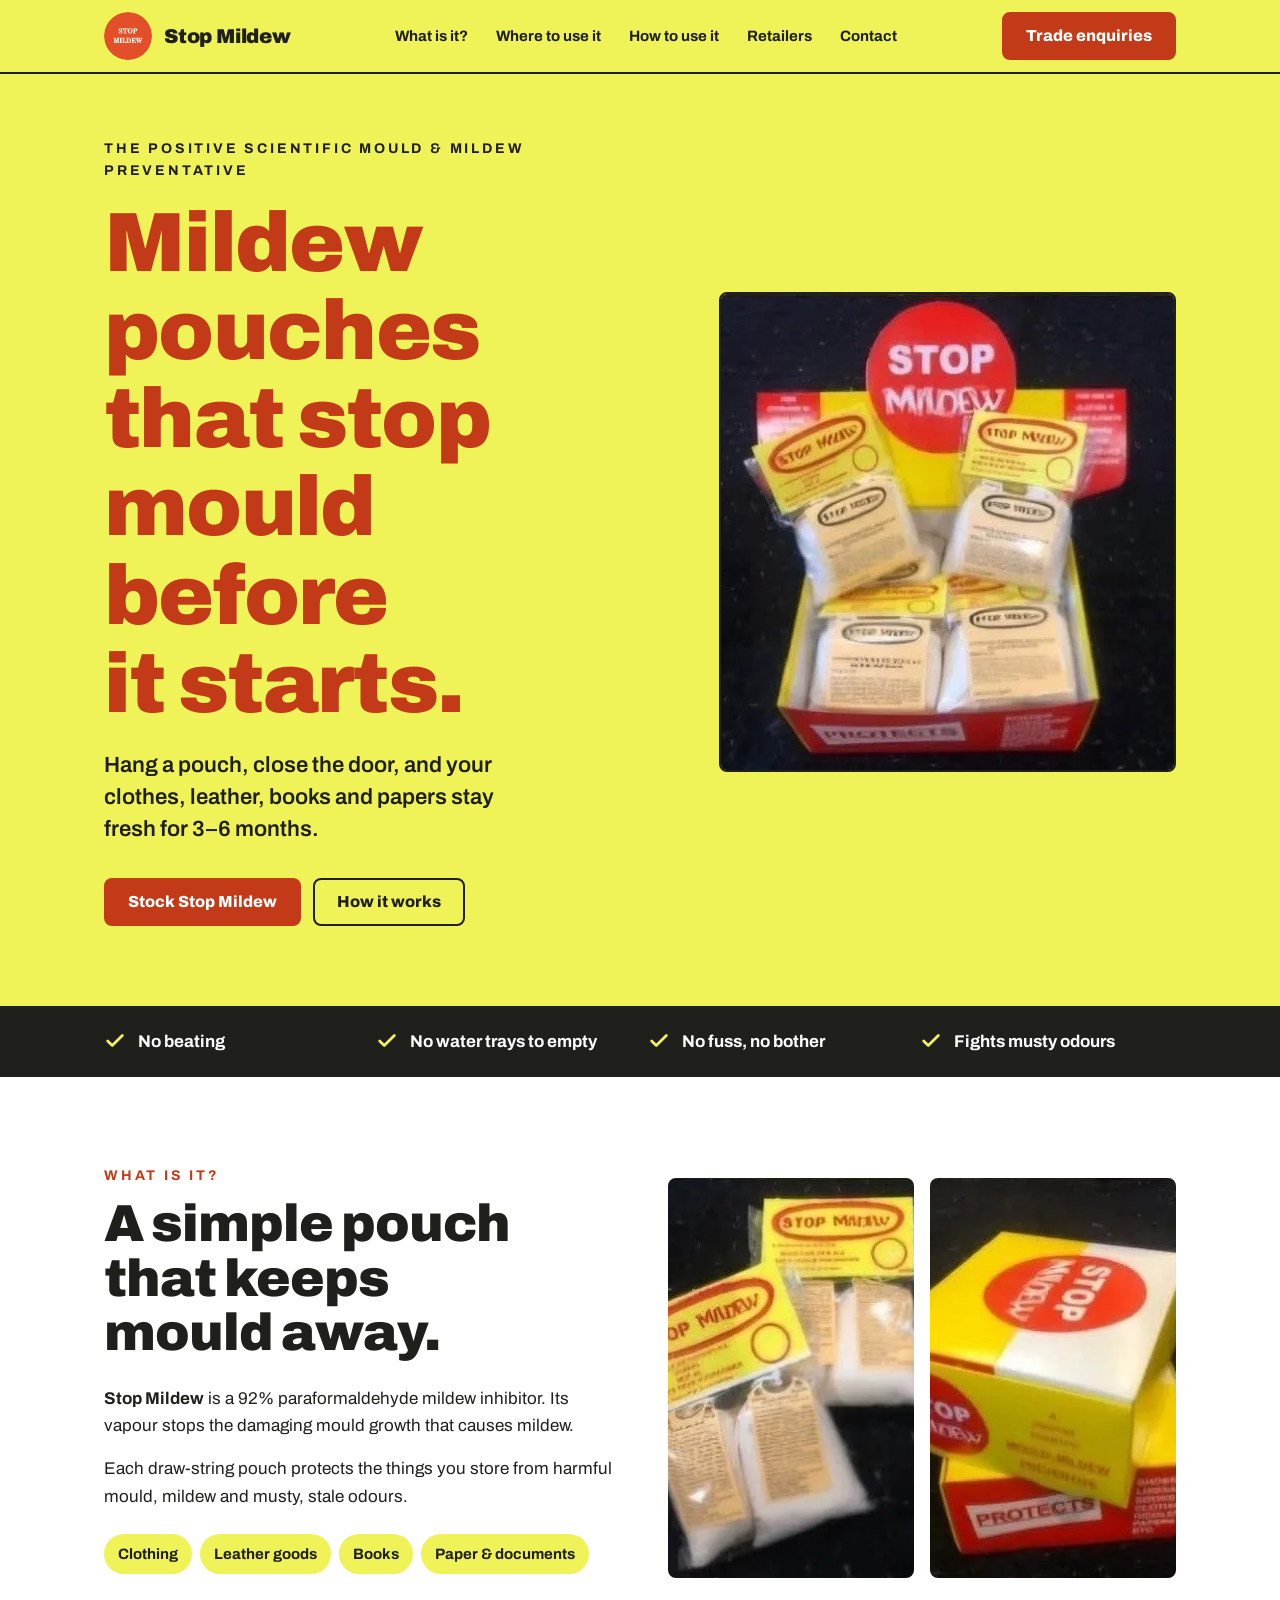
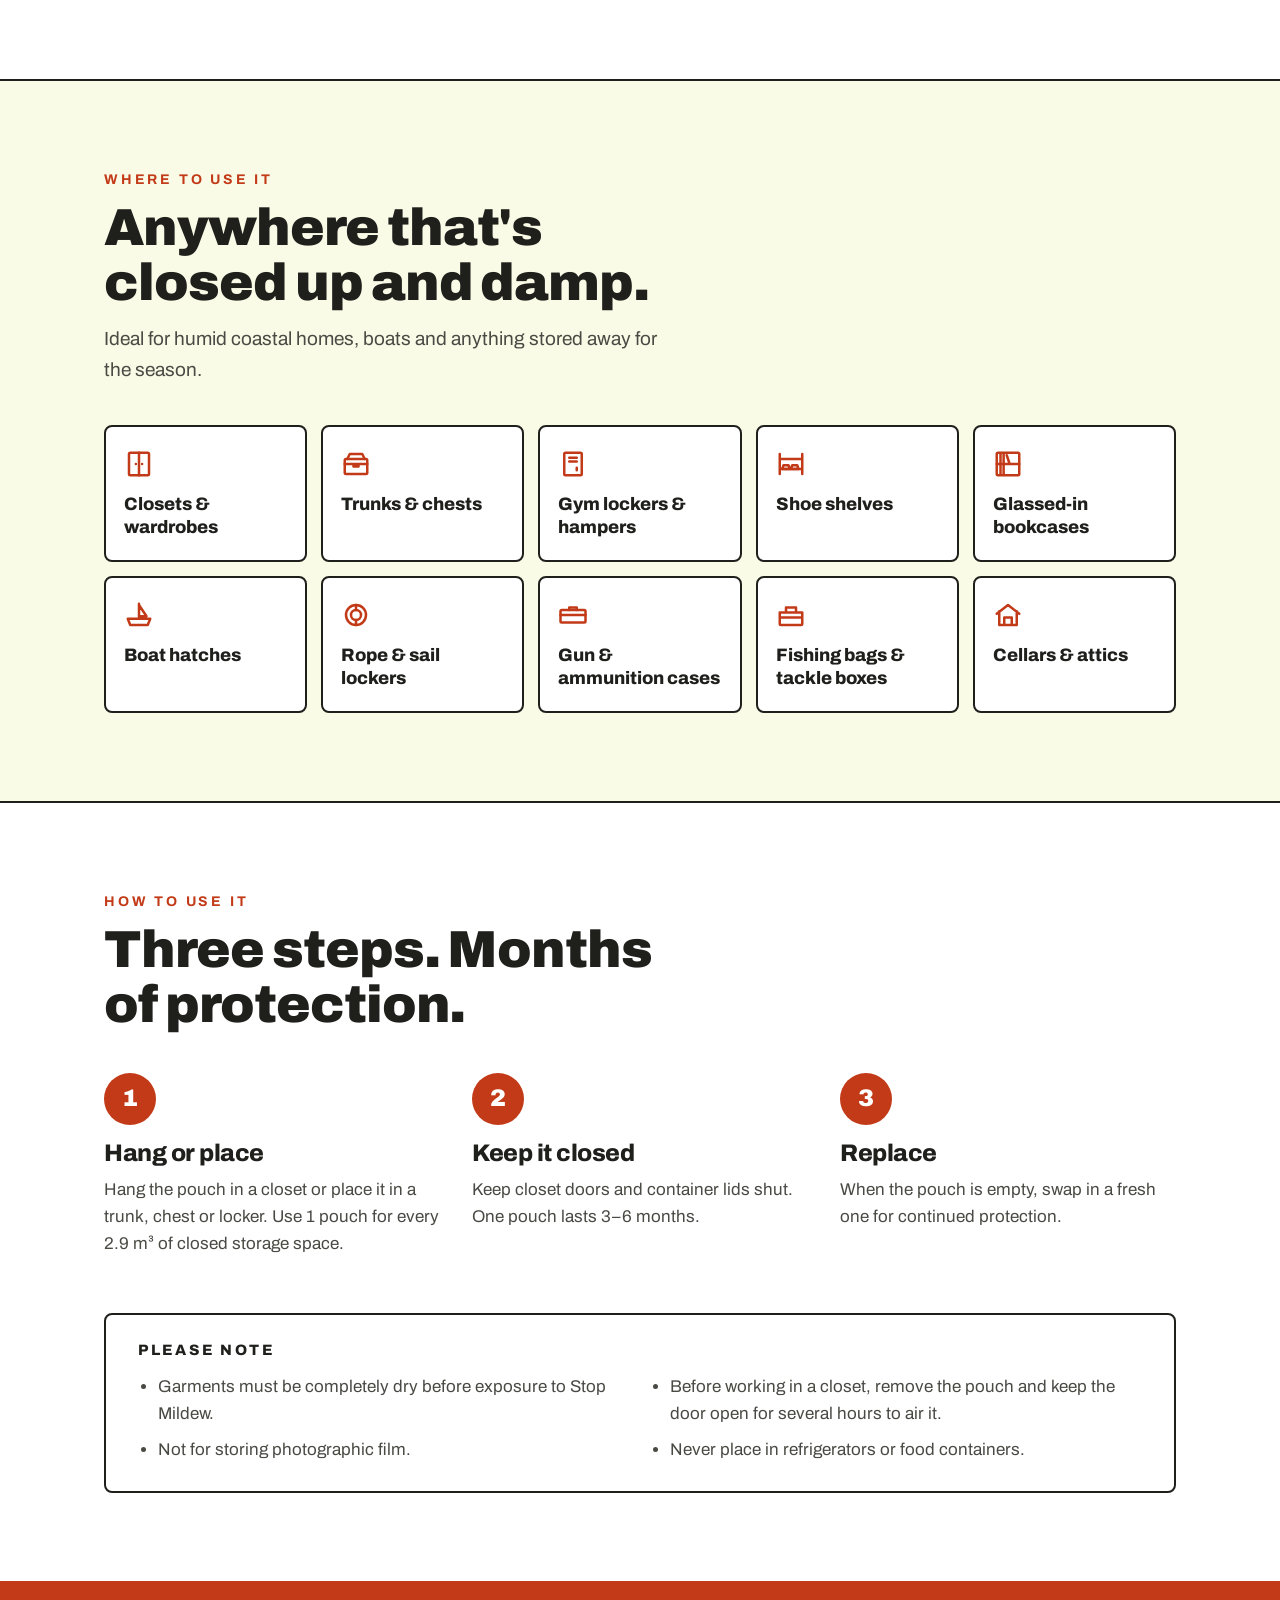
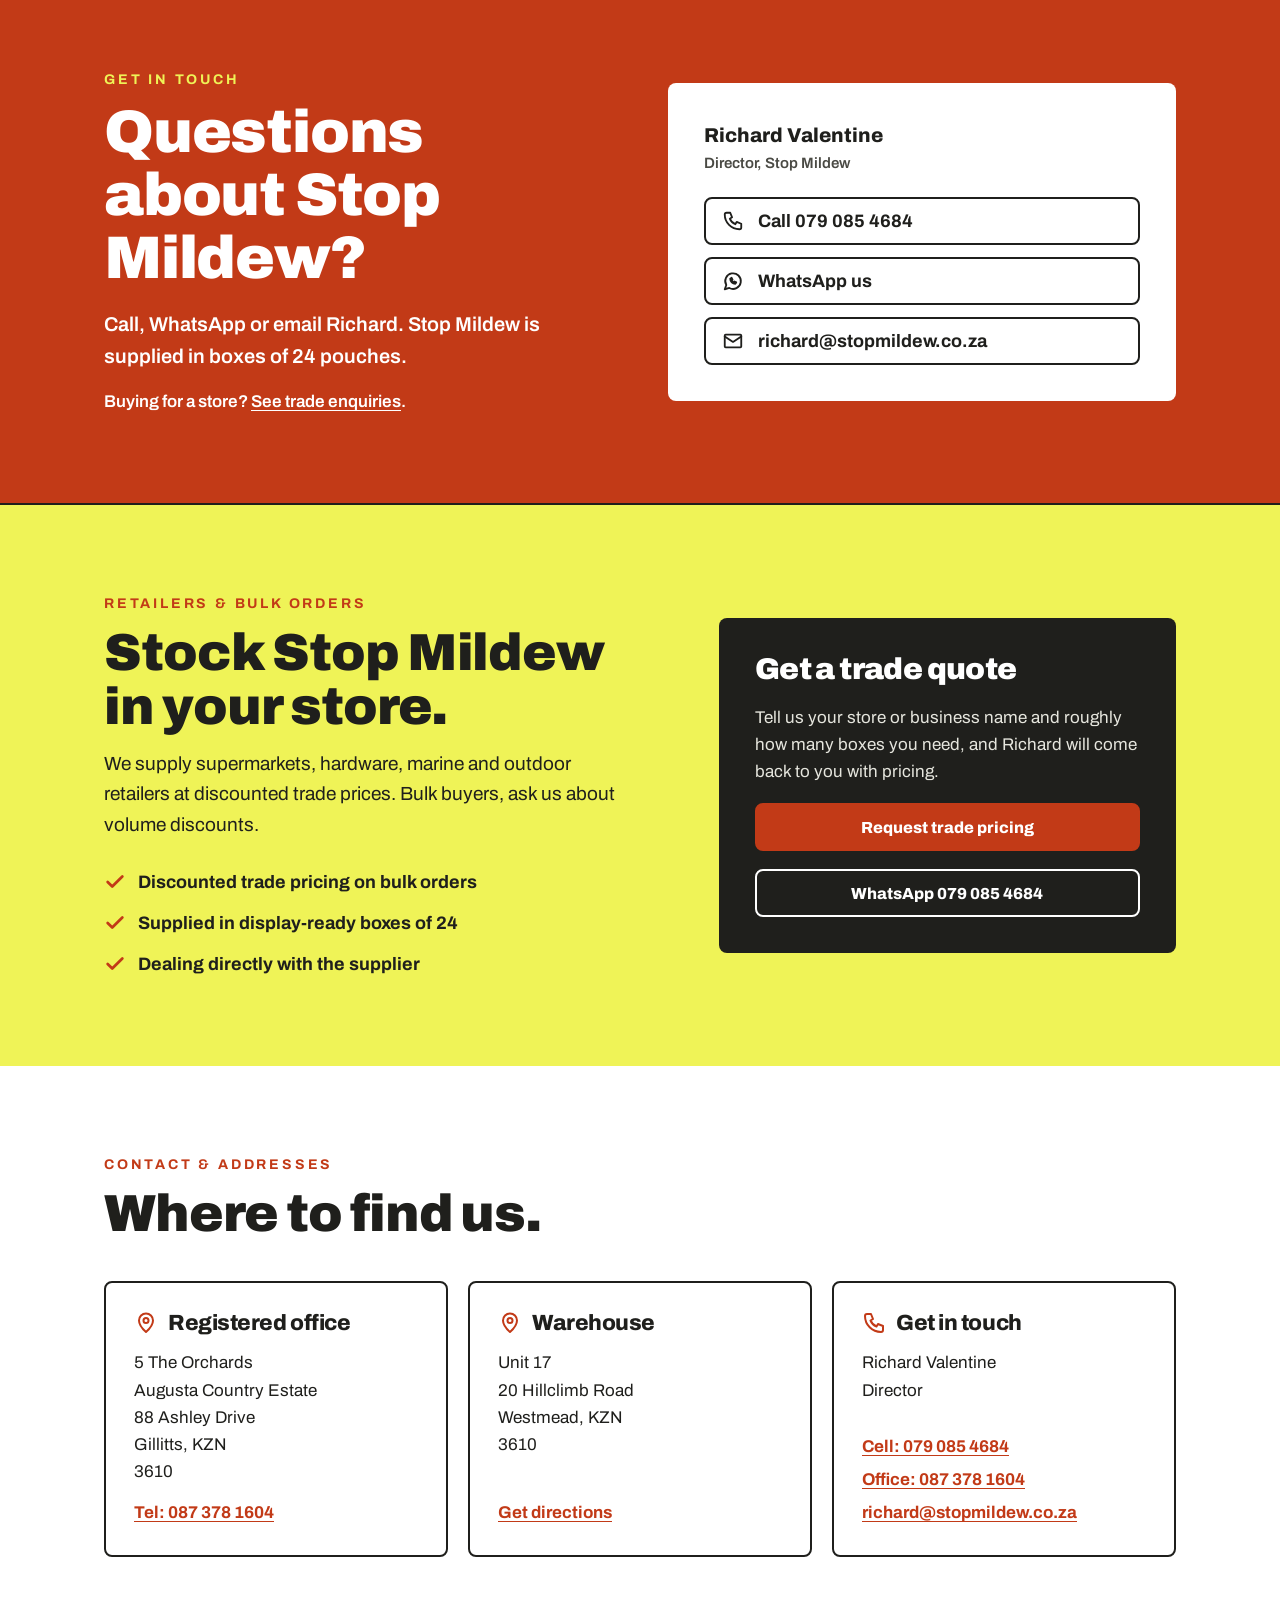
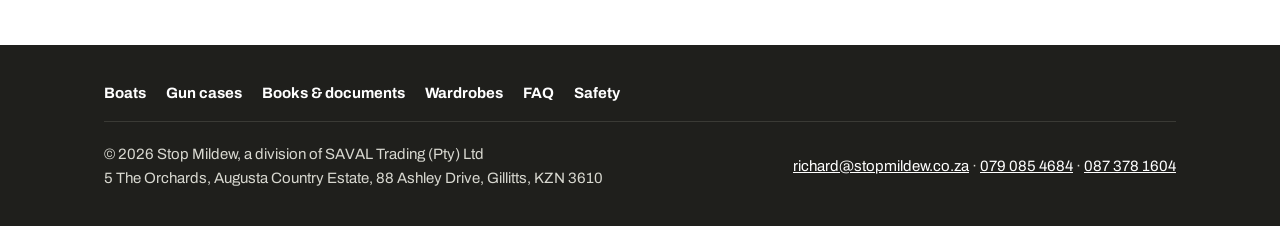
==== commit dadabec7: "Give the dosage as 1 pouch instead of 28 g "Use 28 g for every 2.9 m³" (and "one 28 g pouch") become" ====
--- a/index.html
+++ b/index.html
@@ -130,7 +130,7 @@
         <h2>Three steps. Months of protection.</h2>
       </div>
       <ol class="steps">
-        <li><h3>Hang or place</h3><p>Hang the pouch in a closet or place it in a trunk, chest or locker. Use 28 g for every 2.9 m³ of closed storage space.</p></li>
+        <li><h3>Hang or place</h3><p>Hang the pouch in a closet or place it in a trunk, chest or locker. Use 1 pouch for every 2.9 m³ of closed storage space.</p></li>
         <li><h3>Keep it closed</h3><p>Keep closet doors and container lids shut. One pouch lasts 3–6 months.</p></li>
         <li><h3>Replace</h3><p>When the pouch is empty, swap in a fresh one for continued protection.</p></li>
       </ol>
